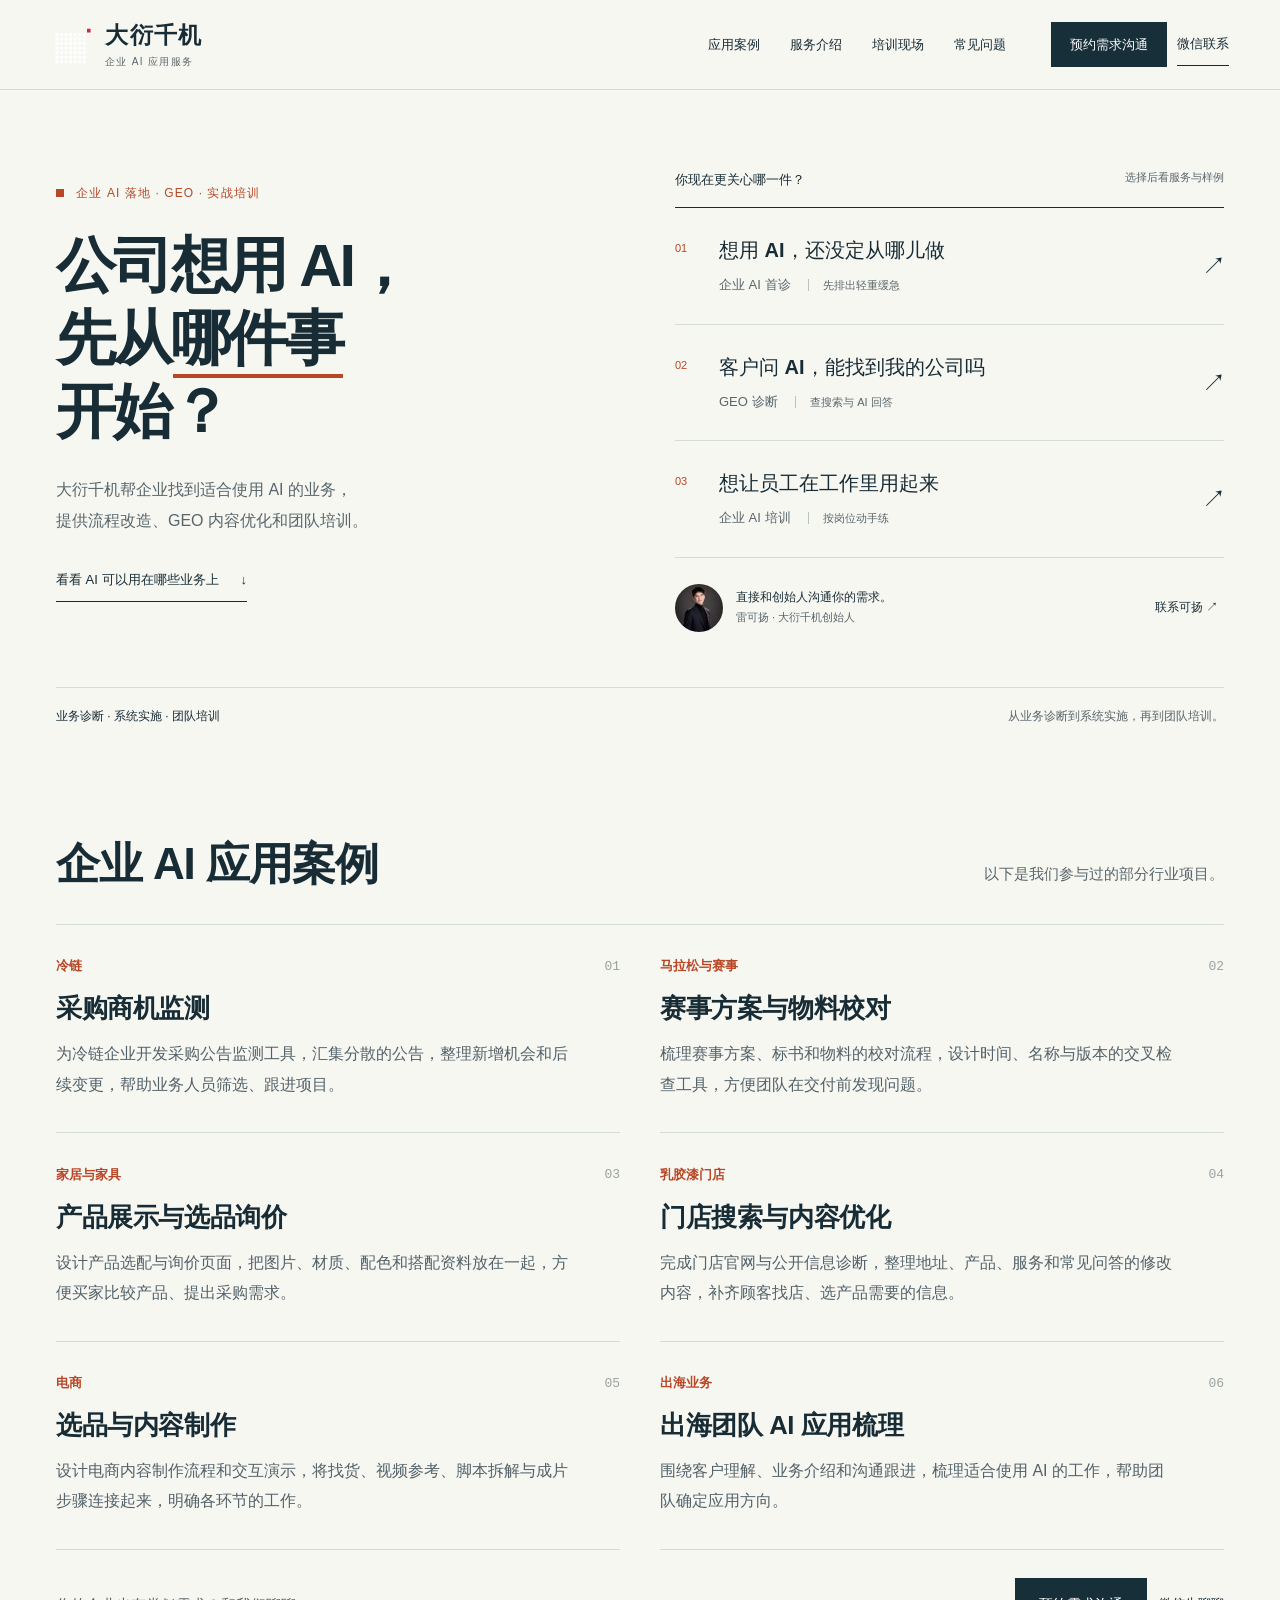
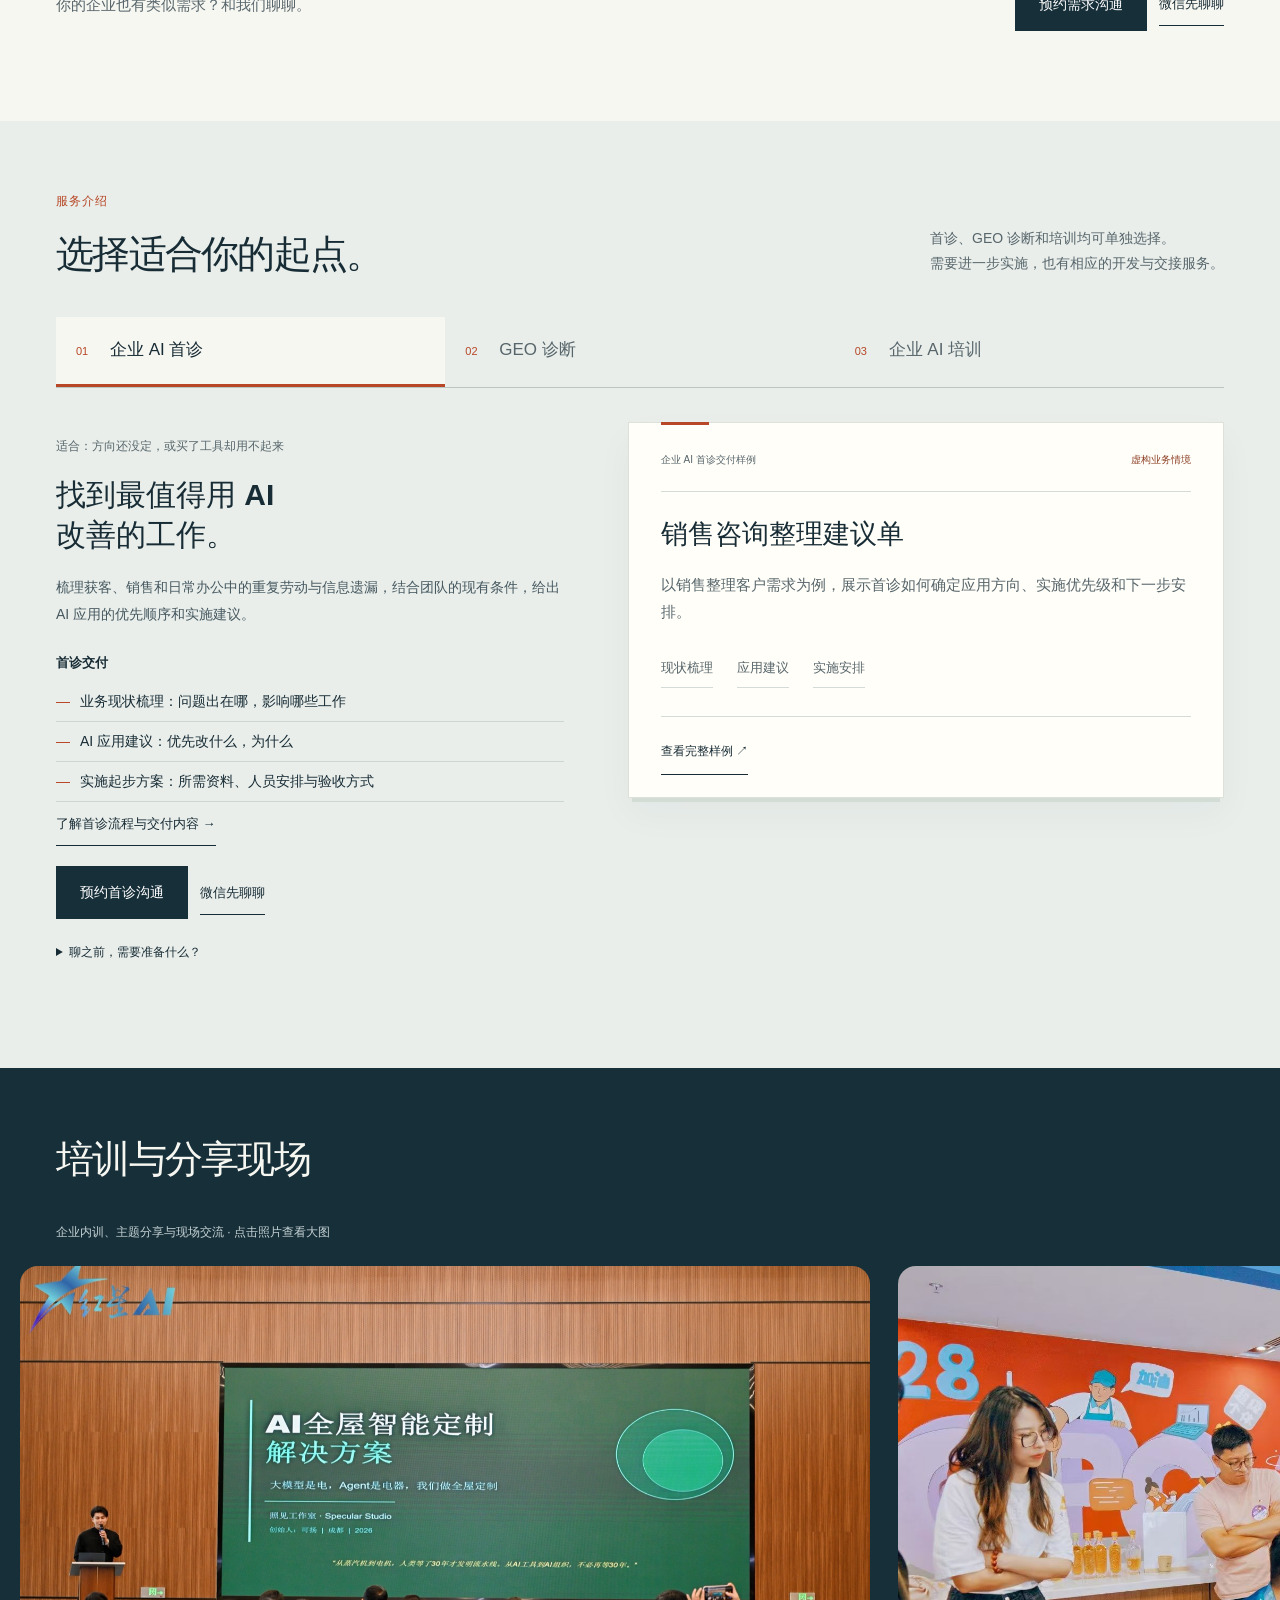
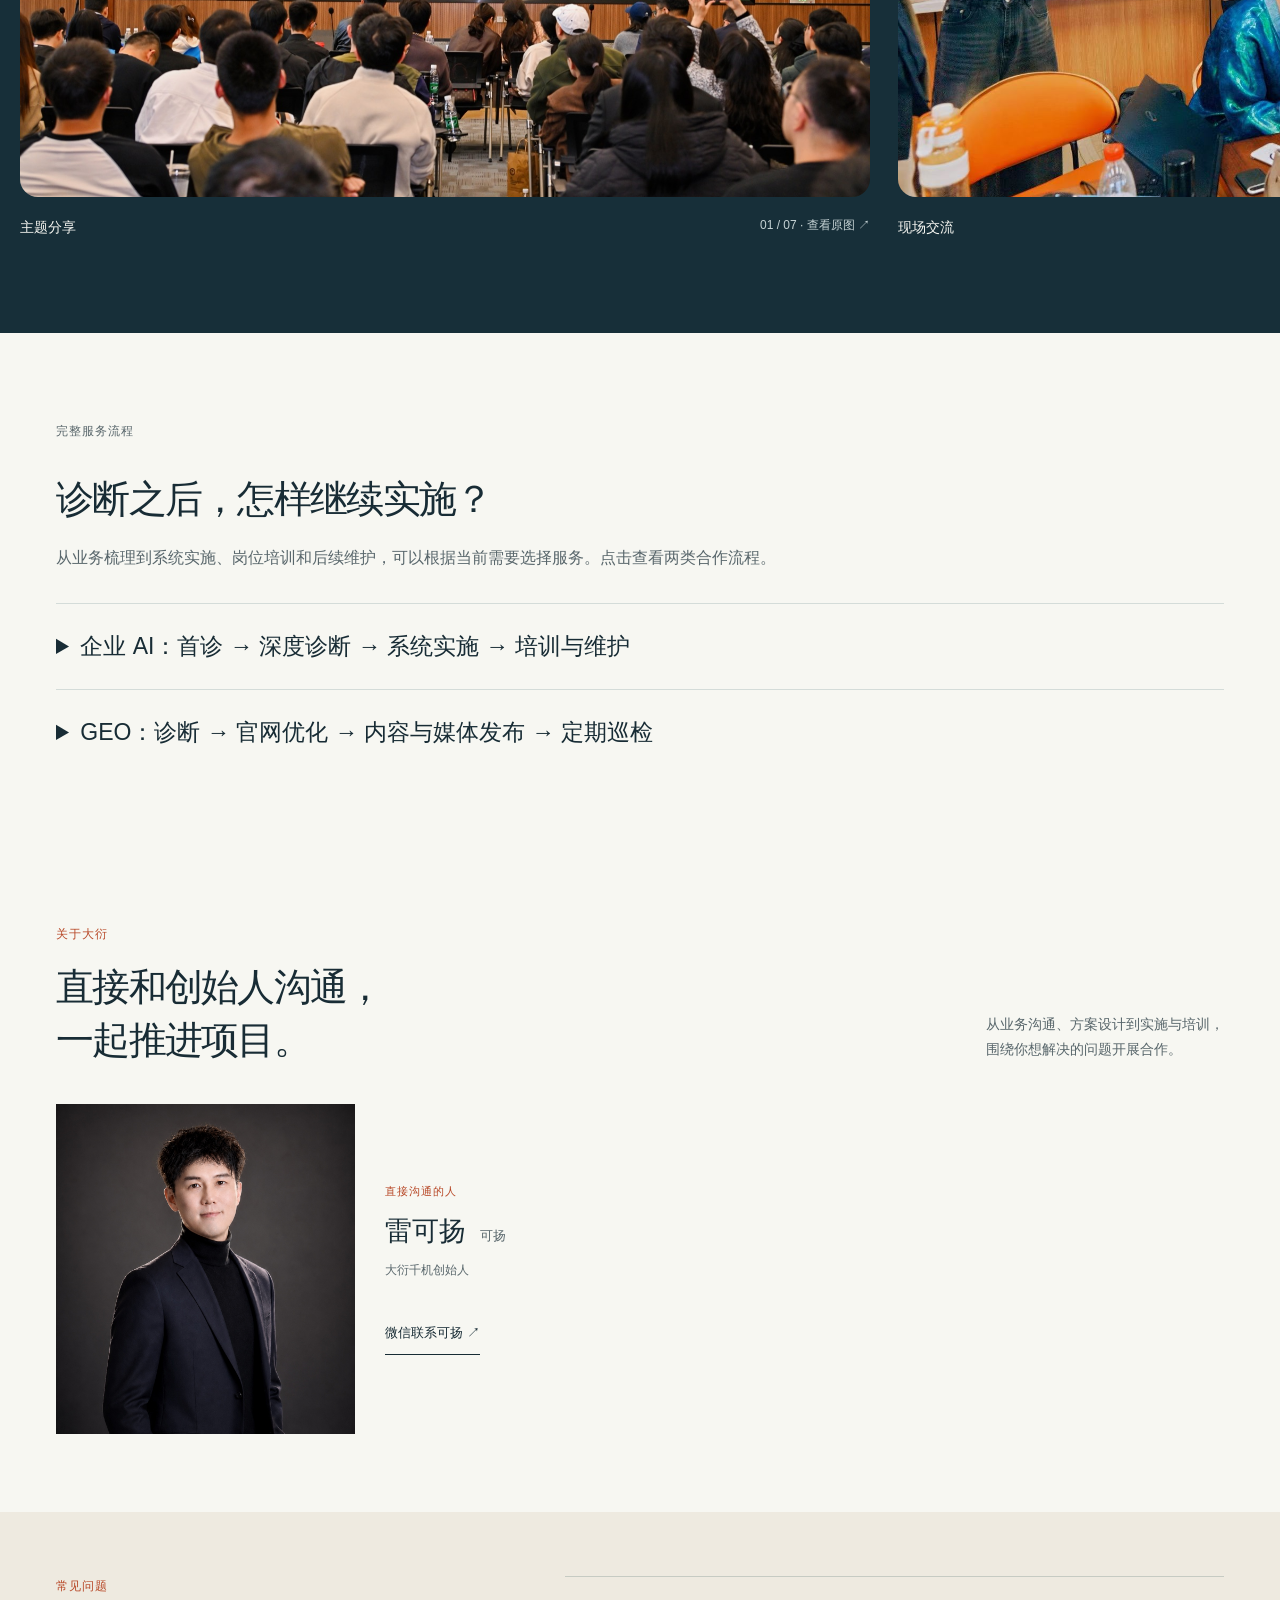
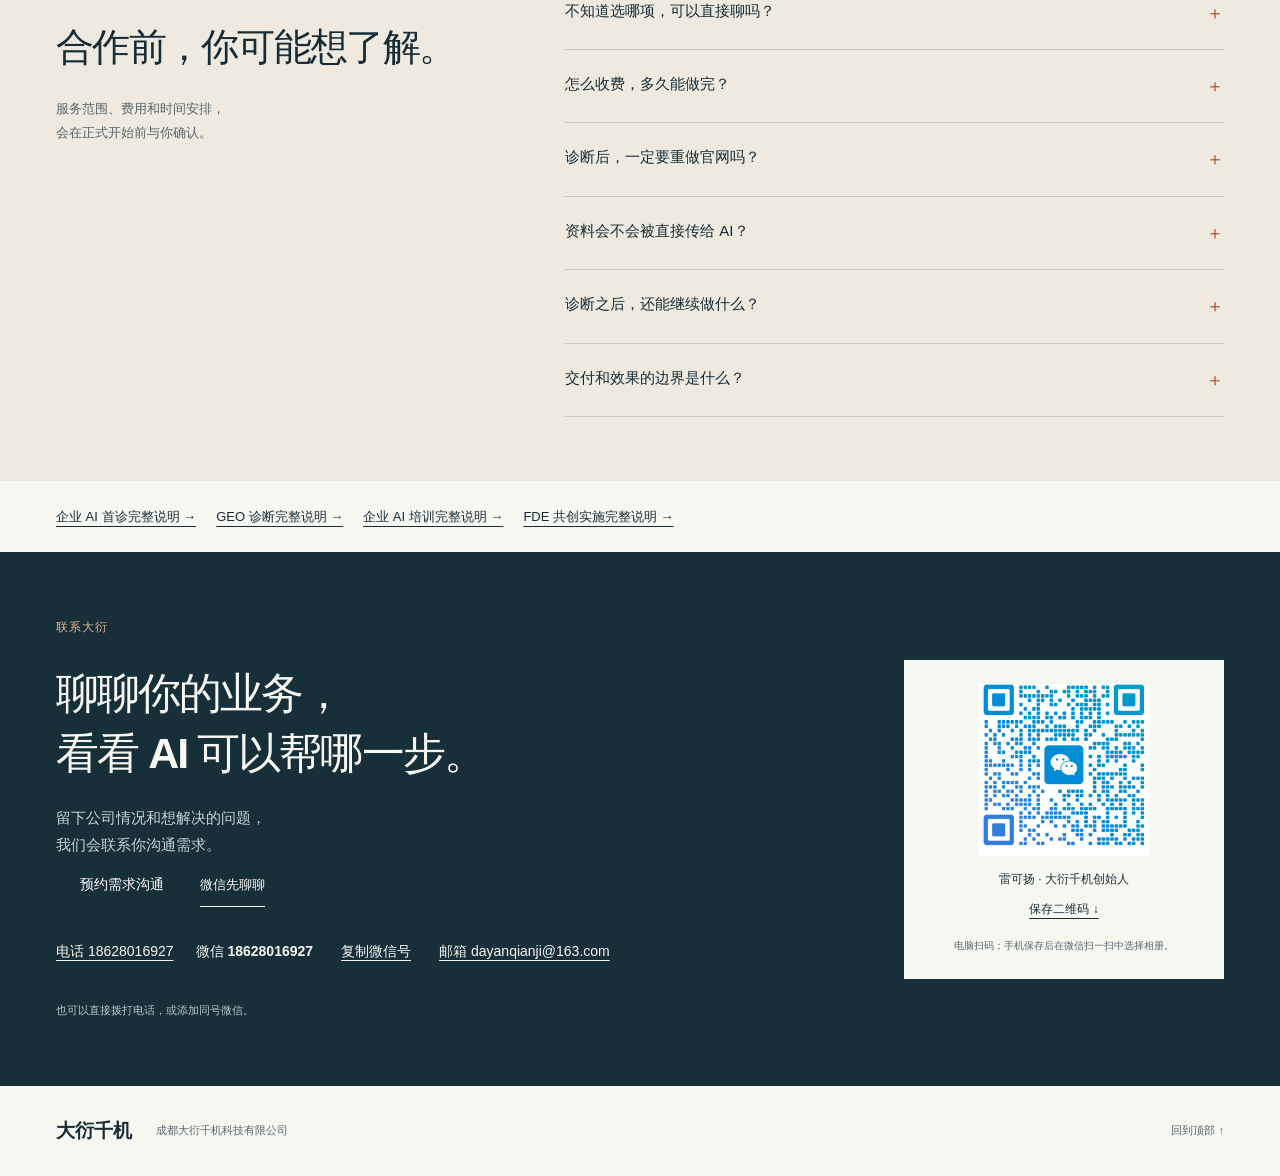
==== index.html @ b0a066de "Publish existing public website" ====
<!doctype html>
<html lang="zh-CN">
<head>
<meta charset="utf-8">
<meta name="viewport" content="width=device-width,initial-scale=1">
<meta name="description" content="大衍千机为企业提供 AI 业务诊断、流程改造、GEO 内容优化与实战培训。了解冷链、赛事、门店、家居、出海和电商的应用案例，沟通适合自己企业的实施方案。">
<title>大衍千机｜企业 AI 落地、GEO 与实战培训</title>
<link rel="stylesheet" href="assets/page.css">
<script type="application/ld+json">{"@context": "https://schema.org", "@graph": [{"@type": "Organization", "@id": "https://dayanqianji.com/#organization", "name": "成都大衍千机科技有限公司", "alternateName": "大衍千机", "founder": {"@id": "https://dayanqianji.com/#person"}, "telephone": "18628016927", "email": "dayanqianji@163.com", "url": "https://dayanqianji.com/"}, {"@type": "Person", "@id": "https://dayanqianji.com/#person", "name": "雷可扬", "alternateName": "可扬", "jobTitle": "大衍千机创始人", "worksFor": {"@id": "https://dayanqianji.com/#organization"}}, {"@type": "Service", "name": "企业 AI 首诊", "description": "梳理现状与条件，输出机会、优先顺序和试做检查建议。", "provider": {"@id": "https://dayanqianji.com/#organization"}, "url": "https://dayanqianji.com/services/diagnosis/"}, {"@type": "Service", "name": "GEO 诊断", "description": "检查官网、自媒体与第三方公开信息，输出查询记录、信息缺口和建设次序；后续内容、渠道与复查按需要另议。", "provider": {"@id": "https://dayanqianji.com/#organization"}, "url": "https://dayanqianji.com/services/geo/"}, {"@type": "Service", "name": "企业 AI 培训", "description": "按销售、行政、运营等岗位练习，留下约定作业、操作说明与核对方法。", "provider": {"@id": "https://dayanqianji.com/#organization"}, "url": "https://dayanqianji.com/services/training/"}, {"@type": "Service", "name": "FDE 共创实施", "description": "围绕一条业务流程，完成规则梳理、系统接入、试运行与岗位交接。", "provider": {"@id": "https://dayanqianji.com/#organization"}, "url": "https://dayanqianji.com/services/fde/"}]}</script>
<link rel="canonical" href="https://dayanqianji.com/">
<meta property="og:url" content="https://dayanqianji.com/">
<noscript><style>.service-panel[hidden]{display:grid!important}.geo-step[hidden],#exercise-answer[hidden]{display:block!important}.service-panel{margin-bottom:40px}.service-tabs,.mini-tabs,[data-sample],#reveal,button[data-contact],button[data-photo]>span{display:none!important}.mobile-contact button[data-contact]{display:none!important}</style></noscript>
<noscript><style>[data-contact],[data-copy-wechat]{display:none!important}</style></noscript></head>
<body>
<a class="skip" href="#main">跳到正文</a>
<header class="header">
  <a class="brand" href="#top" aria-label="大衍千机首页"><img src="assets/logo.svg" width="42" height="42" alt=""><span>大衍千机<small>企业 AI 应用服务</small></span></a>
  <nav aria-label="主导航"><a href="#scenarios">应用案例</a><a href="#services">服务介绍</a><a href="#scenes">培训现场</a><a href="#questions">常见问题</a></nav>
  <span class="contact-actions"><a class="button lead-cta small" href="https://my.feishu.cn/share/base/shrcnSEuHCzFN039XWlW2ZPDxAg">预约需求沟通</a><button class="text-link contact-alternative small" data-contact>微信联系</button></span>
</header>
<main id="main">
<section class="hero wrap" id="top">
  <div class="hero-copy">
    <p class="eyebrow"><span class="mark"></span> 企业 AI 落地 · GEO · 实战培训</p>
    <h1>公司想用 AI，<br>先从<span class="underline">哪件事</span><br class="desktop-break">开始？</h1>
    <p class="hero-lead">大衍千机帮企业找到适合使用 AI 的业务，<br>提供流程改造、GEO 内容优化和团队培训。</p>
    <a class="text-link" href="#scenarios">看看 AI 可以用在哪些业务上 <span aria-hidden="true">↓</span></a>
  </div>
  <div class="hero-side">
    <p class="route-label">你现在更关心哪一件？<span>选择后看服务与样例</span></p>
    <a class="route" href="#service-diagnosis"><span class="number">01</span><span><strong>想用 AI，还没定从哪儿做</strong><small>企业 AI 首诊 <i>先排出轻重缓急</i></small></span><span class="arrow" aria-hidden="true">↗</span></a>
    <a class="route" href="#service-geo"><span class="number">02</span><span><strong>客户问 AI，能找到我的公司吗</strong><small>GEO 诊断 <i>查搜索与 AI 回答</i></small></span><span class="arrow" aria-hidden="true">↗</span></a>
    <a class="route" href="#service-training"><span class="number">03</span><span><strong>想让员工在工作里用起来</strong><small>企业 AI 培训 <i>按岗位动手练</i></small></span><span class="arrow" aria-hidden="true">↗</span></a>
    <div class="human-note"><img src="assets/portrait.jpg" width="52" height="52" alt="雷可扬"><p><b>直接和创始人沟通你的需求。</b><span>雷可扬 · 大衍千机创始人</span></p><button data-contact aria-label="微信联系雷可扬">联系可扬 ↗</button></div>
  </div>
</section>
<div class="principle wrap"><span>业务诊断 · 系统实施 · 团队培训</span><span>从业务诊断到系统实施，再到团队培训。</span></div>

<section class="wrap scenarios" id="scenarios" aria-labelledby="scenarios-title">
<div class="scenario-heading"><h2 id="scenarios-title">企业 AI 应用案例</h2><p>以下是我们参与过的部分行业项目。</p></div>
<div class="scenario-grid">
<article class="scenario-card"><div class="case-top"><span class="scenario-industry">冷链</span><span class="case-number" aria-hidden="true">01</span></div><h3>采购商机监测</h3><p>为冷链企业开发采购公告监测工具，汇集分散的公告，整理新增机会和后续变更，帮助业务人员筛选、跟进项目。</p></article>
<article class="scenario-card"><div class="case-top"><span class="scenario-industry">马拉松与赛事</span><span class="case-number" aria-hidden="true">02</span></div><h3>赛事方案与物料校对</h3><p>梳理赛事方案、标书和物料的校对流程，设计时间、名称与版本的交叉检查工具，方便团队在交付前发现问题。</p></article>
<article class="scenario-card"><div class="case-top"><span class="scenario-industry">家居与家具</span><span class="case-number" aria-hidden="true">03</span></div><h3>产品展示与选品询价</h3><p>设计产品选配与询价页面，把图片、材质、配色和搭配资料放在一起，方便买家比较产品、提出采购需求。</p></article>
<article class="scenario-card"><div class="case-top"><span class="scenario-industry">乳胶漆门店</span><span class="case-number" aria-hidden="true">04</span></div><h3>门店搜索与内容优化</h3><p>完成门店官网与公开信息诊断，整理地址、产品、服务和常见问答的修改内容，补齐顾客找店、选产品需要的信息。</p></article>
<article class="scenario-card"><div class="case-top"><span class="scenario-industry">电商</span><span class="case-number" aria-hidden="true">05</span></div><h3>选品与内容制作</h3><p>设计电商内容制作流程和交互演示，将找货、视频参考、脚本拆解与成片步骤连接起来，明确各环节的工作。</p></article>
<article class="scenario-card"><div class="case-top"><span class="scenario-industry">出海业务</span><span class="case-number" aria-hidden="true">06</span></div><h3>出海团队 AI 应用梳理</h3><p>围绕客户理解、业务介绍和沟通跟进，梳理适合使用 AI 的工作，帮助团队确定应用方向。</p></article>
</div><div class="scenario-action"><p>你的企业也有类似需求？和我们聊聊。</p><span class="contact-actions"><a class="button lead-cta" href="https://my.feishu.cn/share/base/shrcnSEuHCzFN039XWlW2ZPDxAg">预约需求沟通</a><button class="text-link contact-alternative" data-contact>微信先聊聊</button></span></div>
</section>

<section class="service-section" id="services">
<div class="wrap">
  <div class="section-heading"><div><p class="eyebrow">服务介绍</p><h2>选择适合你的起点。</h2></div><p>首诊、GEO 诊断和培训均可单独选择。<br>需要进一步实施，也有相应的开发与交接服务。</p></div>
  <div class="service-tabs" role="tablist" aria-label="选择服务">
    <button id="tab-diagnosis" role="tab" aria-selected="true" aria-controls="panel-diagnosis" tabindex="0" data-service="diagnosis"><span>01</span> 企业 AI 首诊</button>
    <button id="tab-geo" role="tab" aria-selected="false" aria-controls="panel-geo" tabindex="-1" data-service="geo"><span>02</span> GEO 诊断</button>
    <button id="tab-training" role="tab" aria-selected="false" aria-controls="panel-training" tabindex="-1" data-service="training"><span>03</span> 企业 AI 培训</button>
  </div>
  <div class="service-panel" id="panel-diagnosis" role="tabpanel" aria-labelledby="tab-diagnosis">
    <div class="service-copy" id="service-diagnosis"><p class="service-tag">适合：方向还没定，或买了工具却用不起来</p><h3>找到最值得用 AI<br>改善的工作。</h3><p>梳理获客、销售和日常办公中的重复劳动与信息遗漏，结合团队的现有条件，给出 AI 应用的优先顺序和实施建议。</p>
      <h4>首诊交付</h4><ul class="deliver-list"><li>业务现状梳理：问题出在哪，影响哪些工作</li><li>AI 应用建议：优先改什么，为什么</li><li>实施起步方案：所需资料、人员安排与验收方式</li></ul>
      <a class="text-link service-detail-link" href="services/diagnosis/index.html">了解首诊流程与交付内容 →</a>
      <span class="contact-actions"><a class="button lead-cta" href="https://my.feishu.cn/share/base/shrcnSEuHCzFN039XWlW2ZPDxAg">预约首诊沟通</a><button class="text-link contact-alternative" data-contact="企业 AI 首诊">微信先聊聊</button></span>
      <details class="prepare"><summary>聊之前，需要准备什么？</summary><p>一两件最想改善的工作、现在怎么做、涉及哪些岗位。已经买过的工具也可以一起看；初次沟通不必发送内部原始资料。</p></details>
    </div>
    <article class="paper paper-preview" aria-label="首诊建议内容示例"><div class="paper-top"><span>企业 AI 首诊交付样例</span><span class="sample-label">虚构业务情境</span></div><h4>销售咨询整理建议单</h4><p class="paper-intro">以销售整理客户需求为例，展示首诊如何确定应用方向、实施优先级和下一步安排。</p><ul class="sample-items"><li>现状梳理</li><li>应用建议</li><li>实施安排</li></ul><div class="paper-footer"><button class="text-link" data-sample="diagnosis">查看完整样例 ↗</button></div></article>
  </div>
  <div class="service-panel" id="panel-geo" role="tabpanel" aria-labelledby="tab-geo" hidden>
    <div class="service-copy" id="service-geo"><p class="service-tag">适合：希望客户更容易在搜索和 AI 问答中找到公司</p><h3>看清 AI 怎么介绍你，<br>找到需要优化的内容。</h3><p>围绕客户找产品、选供应商时会问的问题，查看搜索结果和 AI 回答，找出官网、自媒体与第三方介绍中缺失、过时或不一致的信息。</p>
      <h4>诊断交付</h4><ul class="deliver-list"><li>查询记录：客户怎么问，各平台怎么回答</li><li>内容诊断：哪些业务没有讲清，哪些信息需要更新</li><li>优化建议：改哪些页面、补什么内容、如何复查</li></ul>
      <p class="boundary">后续可继续安排官网优化、内容撰写、媒体发布与定期巡检。</p>
      <a class="text-link service-detail-link" href="services/geo/index.html">了解 GEO 诊断与后续优化 →</a>
      <span class="contact-actions"><a class="button lead-cta" href="https://my.feishu.cn/share/base/shrcnSEuHCzFN039XWlW2ZPDxAg">预约GEO沟通</a><button class="text-link contact-alternative" data-contact="GEO 诊断">微信先聊聊</button></span>
      <details class="prepare"><summary>聊之前，需要准备什么？</summary><p>公司名、现有公开介绍或官网、客户常问的几个问题。有希望检查的平台，可以一起说明。查询范围和费用在开始前确认。</p></details>
    </div>
    <article class="paper geo-paper paper-preview" aria-label="GEO 诊断内容示例"><div class="paper-top"><span>GEO 诊断交付样例</span><span class="sample-label">虚构业务情境</span></div><h4>客户如何找到一家供应商</h4><p class="paper-intro">以包装供应商为例，展示客户问法、公开信息缺口和相应的内容优化建议。</p><ul class="sample-items"><li>客户问法</li><li>信息诊断</li><li>优化建议</li></ul><div class="paper-footer"><button class="text-link" data-sample="geo">查看完整样例 ↗</button></div></article>
  </div>
  <div class="service-panel" id="panel-training" role="tabpanel" aria-labelledby="tab-training" hidden>
    <div class="service-copy" id="service-training"><p class="service-tag">适合：想让员工学会用 AI 完成本职工作</p><h3>让员工学会用 AI<br>完成岗位工作。</h3><p>销售练方案，行政练会议整理，运营练内容与表格。围绕岗位任务安排实操，既学怎么生成，也学怎么修改和核对结果。</p>
      <h4>培训交付</h4><ul class="deliver-list"><li>贴合岗位需求的课程与实操练习</li><li>课堂完成的工作成果与可复用模板</li><li>课后可查阅的操作说明与检查方法</li></ul>
      <a class="text-link service-detail-link" href="services/training/index.html">了解课程安排与岗位练习 →</a>
      <span class="contact-actions"><a class="button lead-cta" href="https://my.feishu.cn/share/base/shrcnSEuHCzFN039XWlW2ZPDxAg">预约培训沟通</a><button class="text-link contact-alternative" data-contact="企业 AI 培训">微信先聊聊</button></span>
      <details class="prepare"><summary>聊之前，需要准备什么？</summary><p>哪些岗位参加、大致人数、想练的任务，以及可用的工具。练习材料应先确认使用权限并脱敏，不直接上传客户或员工敏感信息。</p></details>
    </div>
    <article class="paper training-paper paper-preview" aria-label="培训练习内容示例"><div class="paper-top"><span>企业 AI 培训交付样例</span><span class="sample-label">虚构业务情境</span></div><h4>把会议记录整理成任务清单</h4><p class="paper-intro">以会议整理为例，练习提取负责人、任务和截止时间，并核对、修改 AI 的输出。</p><ul class="sample-items"><li>岗位实操</li><li>结果核对</li><li>复用模板</li></ul><div class="paper-footer"><button class="text-link" data-sample="training">查看完整样例 ↗</button></div></article>
  </div>
</div>
</section>

<section class="gallery-section" id="scenes"><div class="wrap"><div class="section-heading"><div><p class="eyebrow">培训与分享现场</p><h2>培训与分享现场</h2></div></div><p class="gallery-hint">企业内训、主题分享与现场交流 · 点击照片查看大图</p></div><div class="photo-rail" aria-label="现场照片画廊" tabindex="0"><figure class="photo-card"><a href="assets/WechatIMG1592.jpg" data-photo aria-label="查看原图：主题分享"><img src="assets/real-speaking-stage-web.jpg" alt="主题分享" loading="lazy" style="--focus:10% 50%"></a><figcaption>主题分享<span>01 / 07 · 查看原图 ↗</span></figcaption></figure><figure class="photo-card"><a href="assets/WechatIMG1875.jpg" data-photo aria-label="查看原图：现场交流"><img src="assets/WechatIMG1875.jpg" alt="现场交流" loading="lazy" style="--focus:60% 60%"></a><figcaption>现场交流<span>02 / 07 · 查看原图 ↗</span></figcaption></figure><figure class="photo-card"><a href="assets/WechatIMG1876.jpg" data-photo aria-label="查看原图：动手实践"><img src="assets/WechatIMG1876.jpg" alt="动手实践" loading="lazy" style="--focus:50% 65%"></a><figcaption>动手实践<span>03 / 07 · 查看原图 ↗</span></figcaption></figure><figure class="photo-card"><a href="assets/WechatIMG1880.jpg" data-photo aria-label="查看原图：现场指导"><img src="assets/WechatIMG1880.jpg" alt="现场指导" loading="lazy" style="--focus:48% 50%"></a><figcaption>现场指导<span>04 / 07 · 查看原图 ↗</span></figcaption></figure><figure class="photo-card"><a href="assets/WechatIMG1879.jpg" data-photo aria-label="查看原图：现场交流"><img src="assets/WechatIMG1879.jpg" alt="现场交流" loading="lazy" style="--focus:50% 60%"></a><figcaption>现场交流<span>05 / 07 · 查看原图 ↗</span></figcaption></figure><figure class="photo-card"><a href="assets/WechatIMG1878.jpg" data-photo aria-label="查看原图：主题分享"><img src="assets/WechatIMG1878.jpg" alt="主题分享" loading="lazy" style="--focus:50% 60%"></a><figcaption>主题分享<span>06 / 07 · 查看原图 ↗</span></figcaption></figure><figure class="photo-card"><a href="assets/WechatIMG1877.jpg" data-photo aria-label="查看原图：现场交流"><img src="assets/WechatIMG1877.jpg" alt="现场交流" loading="lazy" style="--focus:50% 65%"></a><figcaption>现场交流<span>07 / 07 · 查看原图 ↗</span></figcaption></figure></div></section><section class="wrap journeys" id="journeys"><p class="eyebrow">完整服务流程</p><h2>诊断之后，怎样继续实施？</h2><p>从业务梳理到系统实施、岗位培训和后续维护，可以根据当前需要选择服务。点击查看两类合作流程。</p><details><summary>企业 AI：首诊 → 深度诊断 → 系统实施 → 培训与维护</summary><h2>企业 AI 应用：从诊断到日常使用</h2><ol class="path-steps"><li><h3>企业 AI 首诊</h3><p>梳理当前业务，找出适合使用 AI 的工作，给出优先顺序和起步建议。</p></li><li><h3>深度诊断</h3><p>进一步了解岗位分工、业务规则和现有系统，形成实施方案。</p></li><li><h3>业务流程试点</h3><p>选择一条流程，用实际业务材料测试做法，明确结果要求与人工复核环节。</p></li><li><h3>FDE 共创实施</h3><p>工程师与业务团队共同开发、连接现有系统，完成试运行和调整。</p></li><li><h3>岗位培训与交接</h3><p>教会员工日常操作、结果核对和异常处理，交接操作说明与责任分工。培训也可独立安排。</p></li><li><h3>使用复查与维护</h3><p>根据实际使用情况修正问题，判断是否适合推广到更多岗位或流程。</p></li></ol><p class="path-boundary">各项服务可按需要选择；培训也可单独安排。</p><a class="text-link" href="services/fde/index.html">了解 FDE 如何实施与交接 →</a><a class="text-link" href="services/diagnosis/index.html">阅读服务完整说明 →</a></details><details><summary>GEO：诊断 → 官网优化 → 内容与媒体发布 → 定期巡检</summary><h2>GEO：从客户搜索到咨询承接</h2><ol class="path-steps"><li><h3>GEO 诊断</h3><p>围绕客户找产品、选供应商的问题，查看搜索结果与 AI 回答，保留查询记录与引用来源。</p></li><li><h3>官网优化</h3><p>补充业务介绍、产品与服务信息，优化页面结构和联系入口。现有网站能用，就在原有基础上调整。</p></li><li><h3>内容撰写</h3><p>整理客户常问的问题，制作官网文章、问答和自媒体内容，由业务负责人确认事实后发布。</p></li><li><h3>第三方媒体发布</h3><p>选择与行业、受众相符的媒体，安排内容发布并留存链接；发布、收录与 AI 引用分别跟踪。</p></li><li><h3>定期巡检</h3><p>复查搜索和 AI 回答中的信息变化，更新过时内容，并结合真实咨询情况调整后续工作。</p></li></ol><p class="path-boundary">各项服务可按需要选择；培训也可单独安排。</p><a class="text-link" href="services/geo/index.html">阅读服务完整说明 →</a></details></section>
<section class="people wrap" id="people">
  <div class="section-heading"><div><p class="eyebrow">关于大衍</p><h2>直接和创始人沟通，<br>一起推进项目。</h2></div><p>从业务沟通、方案设计到实施与培训，<br>围绕你想解决的问题开展合作。</p></div>
  <div class="people-grid">
    <div class="founder"><img src="assets/portrait.jpg" alt="大衍千机创始人雷可扬" loading="lazy"><div><p class="eyebrow">直接沟通的人</p><h3>雷可扬 <span>可扬</span></h3><p>大衍千机创始人</p><button class="text-link" data-contact>微信联系可扬 ↗</button></div></div>
  </div>

</section>

<section class="faq-section" id="questions"><div class="wrap faq-grid"><div><p class="eyebrow">常见问题</p><h2>合作前，你可能想了解。</h2><p class="faq-note">服务范围、费用和时间安排，<br>会在正式开始前与你确认。</p></div><div class="faqs">
  <details><summary>不知道选哪项，可以直接聊吗？<span aria-hidden="true">＋</span></summary><p>可以。说说公司做什么、现在想改善哪件事就行。方向还不清楚，可以了解首诊；已有明确搜索诊断或培训需求，也可以直接沟通那一项，不必先买首诊。</p></details>
  <details><summary>怎么收费，多久能做完？<span aria-hidden="true">＋</span></summary><p>根据要解决的问题、参与人员和实施内容报价。沟通需求后，我们会说明服务范围、交付内容、费用和时间安排，由你确认后开始。</p></details>
  <details><summary>诊断后，一定要重做官网吗？<span aria-hidden="true">＋</span></summary><p>不一定。GEO 诊断先看信息缺口：官网、百科、自媒体或第三方介绍，哪里需要补就先看哪里。现有官网能用就沿用；确有必要，再讨论内容调整或页面改造。官网建设不是第一步，也不是必须购买的项目。</p></details>
  <details><summary>资料会不会被直接传给 AI？<span aria-hidden="true">＋</span></summary><p>初次沟通只需概括情况，不必发送敏感原件。实际诊断或培训前，应确认哪些资料可用、由谁授权、使用哪些工具，以及是否需要脱敏；未经确认，不把原始业务资料当作练习素材。</p></details>
  <details><summary>诊断之后，还能继续做什么？<span aria-hidden="true">＋</span></summary><p>内部业务可继续开展深度诊断、流程试点、系统开发、知识库建设和岗位培训；GEO 可继续开展网站优化、内容撰写、媒体发布和定期巡检。按需要选择服务，并逐项确认范围和费用。</p></details>
  <details><summary>交付和效果的边界是什么？<span aria-hidden="true">＋</span></summary><p>首诊交付判断和建议，不含后续系统开发；培训按约定作业检查，不承诺统一效率提升。GEO 诊断交付查询记录、信息缺口和建设次序；后续内容准备、渠道选择、发布链接留存与复查，按需要另议范围和费用。刊发、搜索收录、AI 提及或引用、客户咨询分别记录，不保证排名、包收录或询盘比例，也不把发布说成已训练大模型。第三方转载不等于媒体推荐，实际效果需在真实使用中核验。</p></details>
</div></div></section>
<nav class="wrap detail-nav" aria-label="服务详情"><a href="services/diagnosis/index.html">企业 AI 首诊完整说明 →</a><a href="services/geo/index.html">GEO 诊断完整说明 →</a><a href="services/training/index.html">企业 AI 培训完整说明 →</a><a href="services/fde/index.html">FDE 共创实施完整说明 →</a></nav>

<section class="contact-section" id="contact"><div class="wrap contact-grid">
  <div><p class="eyebrow">联系大衍</p><h2>聊聊你的业务，<br>看看 AI 可以帮哪一步。</h2><p>留下公司情况和想解决的问题，<br>我们会联系你沟通需求。</p><span class="contact-actions"><a class="button lead-cta" href="https://my.feishu.cn/share/base/shrcnSEuHCzFN039XWlW2ZPDxAg">预约需求沟通</a><button class="text-link contact-alternative" data-contact>微信先聊聊</button></span><div class="public-contact"><a href="tel:18628016927">电话 18628016927</a><span>微信 <b>18628016927</b></span><button data-copy-wechat="18628016927">复制微信号</button><noscript><small>可选中微信号手动复制。</small></noscript><a href="mailto:dayanqianji@163.com">邮箱 dayanqianji@163.com</a><p role="status" aria-live="polite"></p></div><p class="contact-small">也可以直接拨打电话，或添加同号微信。</p></div>
  <div class="qr-card"><img src="assets/verified-wechat-qr.png" alt="可扬微信二维码" width="192" height="192"><p>雷可扬 · 大衍千机创始人</p><a href="assets/verified-wechat-qr.png" download="可扬-微信二维码.png">保存二维码 ↓</a><small>电脑扫码；手机保存后在微信扫一扫中选择相册。</small></div>
</div></section>
</main>
<footer class="wrap"><span class="footer-brand">大衍千机</span><span>成都大衍千机科技有限公司</span><a href="#top">回到顶部 ↑</a></footer>
<noscript><div class="no-script">当前未启用 JavaScript：三项服务正文已展开，完整样张可通过普通链接阅读；页面底部二维码仍可保存和扫码。</div></noscript>

<dialog id="sample-dialog" aria-labelledby="sample-title"><div class="dialog-bar"><span>大衍千机 / 交付样例</span><button data-close aria-label="关闭样例">×</button></div><div class="dialog-content"><p class="eyebrow">交付样例 · 虚构业务情境</p><h2 id="sample-title"></h2><div id="sample-content"></div><div class="dialog-actions"><button class="text-link" id="download-sample">保存文字样例 ↓</button><span class="contact-actions"><a class="button lead-cta" href="https://my.feishu.cn/share/base/shrcnSEuHCzFN039XWlW2ZPDxAg">预约需求沟通</a><button class="text-link contact-alternative" id="sample-contact" data-contact>微信先聊聊</button></span></div></div></dialog>
<dialog id="photo-dialog" aria-labelledby="photo-title"><div class="dialog-bar"><span id="photo-title">现场原图</span><button data-close aria-label="关闭现场照片">×</button></div><div class="photo-body"></div></dialog>
<dialog id="contact-dialog" aria-labelledby="contact-title"><div class="dialog-bar"><span>微信联系 / 雷可扬</span><button data-close aria-label="关闭联系窗口">×</button></div><div class="dialog-content"><p class="eyebrow">不用填表，也不会自动提交资料</p><h2 id="contact-title">加个微信，聊具体的事。</h2><div class="public-contact"><a href="tel:18628016927">电话 18628016927</a><span>微信 <b>18628016927</b></span><button data-copy-wechat="18628016927">复制微信号</button><noscript><small>可选中微信号手动复制。</small></noscript><a href="mailto:dayanqianji@163.com">邮箱 dayanqianji@163.com</a><p role="status" aria-live="polite"></p></div><div class="contact-modal-grid"><div class="modal-qr"><img src="assets/verified-wechat-qr.png" alt="可扬微信二维码" width="210" height="210"><a class="text-link" href="assets/verified-wechat-qr.png" download="可扬-微信二维码.png">保存二维码 ↓</a><p>电脑用微信扫码。手机保存图片后，<br>在微信“扫一扫”中从相册选择。<br>若无法下载，可长按图片保存。</p></div><div class="message-helper"><label for="topic">你想聊什么</label><select id="topic"><option>还没确定，先聊聊情况</option><option>企业 AI 首诊</option><option>GEO 诊断</option><option>企业 AI 培训</option><option>FDE 共创实施</option></select><label for="message">可以这样开场 <small>可修改后复制到微信</small></label><textarea id="message" rows="5" maxlength="1200"></textarea><button class="button" id="copy-message">复制这段话</button><p id="copy-status" role="status" aria-live="polite">文字仅留在当前页面，不会自动发送或保存。</p></div></div></div></dialog>
<aside class="mobile-contact" aria-label="快捷联系"><a href="tel:18628016927">电话</a><a href="mailto:dayanqianji@163.com">邮件</a><a href="#contact">微信 / 二维码</a></aside>
<script src="assets/page.js" defer></script>
</body>
</html>
---- assets/page.css ----
:root{--ink:#182c35;--muted:#58666b;--paper:#f7f7f2;--white:#fff;--line:#d4dcd9;--accent:#b74726;--soft:#eeeae0;--navy:#172f39;--font:-apple-system,BlinkMacSystemFont,"PingFang SC","Microsoft YaHei",sans-serif}
*{box-sizing:border-box}html{scroll-behavior:smooth;scroll-padding-top:110px}body{margin:0;background:var(--paper);color:var(--ink);font:16px/1.8 var(--font);-webkit-font-smoothing:antialiased}body.lock{overflow:hidden}h1,h2,h3,h4,h5,p,figure{margin:0}h1,h2,h3,h4,h5{line-height:1.35}h1,h2{letter-spacing:-.045em}button,input,textarea,select{font:inherit}button,a,summary{touch-action:manipulation;-webkit-tap-highlight-color:transparent}button{cursor:pointer;border:0;background:none;color:inherit}a{color:inherit;text-decoration:none}img{display:block;max-width:100%;height:auto}button:focus-visible,a:focus-visible,summary:focus-visible,select:focus-visible,textarea:focus-visible{outline:3px solid var(--accent);outline-offset:5px}button:hover,a:hover{text-decoration-color:currentColor}.wrap{width:min(1240px,calc(100% - 112px));margin-inline:auto}.skip{position:fixed;top:-100px;left:16px;padding:12px;background:white;z-index:100}.skip:focus{top:10px}.header{height:90px;padding:0 4%;display:flex;align-items:center;gap:45px;border-bottom:1px solid var(--line);background:#f7f7f2f5;position:sticky;top:0;z-index:10;backdrop-filter:blur(12px)}.brand{display:flex;align-items:center;gap:12px;margin-right:auto}.brand img{width:42px;height:42px}.brand>span{font-size:23px;font-weight:650;letter-spacing:.06em;line-height:1.25}.brand small{display:block;color:var(--muted);font-size:10px;font-weight:400;letter-spacing:.13em;margin-top:6px}.header nav{display:flex;gap:30px;font-size:13px}.header nav a{padding-block:12px}.header nav a:hover{color:var(--accent)}.button{display:inline-flex;justify-content:space-between;align-items:center;gap:36px;padding:13px 23px;background:var(--navy);color:#fff;min-height:50px;font-size:14px;border:1px solid transparent;transition:background .18s}.button:hover{background:#304b55}.button.small{font-size:13px;min-height:44px;padding:10px 18px;gap:25px}.eyebrow{font-size:12px;letter-spacing:.09em;color:var(--accent);margin-bottom:24px}.hero{display:grid;grid-template-columns:1fr 1fr;gap:70px;padding-block:64px 55px;align-items:center}.mark{display:inline-block;background:var(--accent);width:8px;height:8px;margin-right:8px}.hero h1{font-size:clamp(48px,4.65vw,68px);font-weight:650;line-height:1.23}.underline{position:relative;white-space:nowrap}.underline:after{content:"";position:absolute;bottom:-6px;height:4px;background:var(--accent);left:2px;right:0}.hero-lead{font-size:16px;color:var(--muted);margin-top:27px;line-height:1.9}.text-link{display:inline-flex;align-items:center;justify-content:space-between;gap:22px;min-height:44px;border-bottom:1px solid currentColor;padding:6px 0;font-size:13px}.text-link:hover{color:var(--accent)}.hero-copy>.text-link{margin-top:22px}.hero-side{padding-top:14px}.route-label{display:flex;justify-content:space-between;gap:12px;font-size:13px;border-bottom:1px solid var(--ink);padding-bottom:16px}.route-label>span{font-size:11px;color:var(--muted)}.route{display:grid;grid-template-columns:28px 1fr 22px;gap:16px;padding:27px 0;border-bottom:1px solid var(--line);transition:padding .2s,color .2s}.route:hover{color:var(--accent);padding-left:8px}.number{font-size:11px;color:var(--accent);padding-top:4px;font-variant-numeric:tabular-nums}.route strong{display:block;font-size:20px;font-weight:550;line-height:1.5}.route small{display:block;margin-top:8px;font-size:13px;color:var(--muted)}.route i{font-size:11px;font-style:normal;border-left:1px solid #b8c2c2;margin-left:14px;padding-left:14px}.arrow{font-size:24px;align-self:center}.human-note{display:flex;gap:13px;align-items:center;margin-top:26px}.human-note>img{width:48px;height:48px;border-radius:50%;object-fit:cover;object-position:50% 17%}.human-note p{font-size:12px;line-height:1.8}.human-note b{font-weight:500}.human-note p span{display:block;color:var(--muted);font-size:11px}.human-note button{font-size:12px;margin-left:auto;min-height:44px;white-space:nowrap}.principle{border-top:1px solid var(--line);padding-block:18px;display:flex;justify-content:space-between;font-size:12px;color:var(--muted)}.principle span:first-child{color:var(--ink)}
.service-section{padding:70px 0 80px;background:#e9eeeb}.section-heading{display:flex;justify-content:space-between;gap:30px;align-items:end;margin-bottom:36px}.section-heading .eyebrow{margin-bottom:16px}h2{font-size:38px;font-weight:550;line-height:1.4}.section-heading>p{font-size:14px;color:var(--muted);padding-bottom:5px}.service-tabs{display:grid;grid-template-columns:repeat(3,1fr);border-bottom:1px solid #bac6c2;margin-bottom:34px}.service-tabs button{text-align:left;padding:18px 20px;font-size:17px;border-bottom:3px solid transparent;color:var(--muted)}.service-tabs button>span{font-size:11px;margin-right:17px;color:var(--accent)}.service-tabs button[aria-selected=true]{border-bottom-color:var(--accent);background:#f7f7f2;color:var(--ink)}.service-tabs button:hover{background:#f7f7f2}.service-panel{display:grid;grid-template-columns:.92fr 1.08fr;gap:64px;align-items:start}.service-copy{padding:14px 0}.service-tag{font-size:12px;color:var(--muted);margin-bottom:17px}.service-copy h3{font-size:30px;font-weight:550;margin-bottom:18px}.service-copy>p:not(.service-tag):not(.boundary){font-size:14px;color:#46585f;line-height:1.95}.service-copy h4{font-size:13px;margin-top:26px;margin-bottom:10px}.deliver-list{padding:0;list-style:none;font-size:14px;margin:0}.deliver-list li{padding:7px 0;border-bottom:1px solid #cdd7d2}.deliver-list li:before{content:"—";margin-right:10px;color:var(--accent)}.boundary{font-size:12px;color:var(--muted);margin:20px 0}.prepare{margin-top:13px;font-size:12px}.prepare summary{padding:10px 0;cursor:pointer;width:fit-content}.prepare p{color:var(--muted);padding:8px 0 0}.paper{background:#fffef9;padding:28px 32px 22px;box-shadow:0 8px 0 -4px #d3dcd5,0 16px 35px #1b343b0a;border:1px solid #dce1d9;position:relative;min-width:0}.paper:before{content:"";position:absolute;top:-1px;left:32px;height:3px;width:48px;background:var(--accent)}.paper-top{display:flex;justify-content:space-between;gap:10px;font-size:10px;color:var(--muted);padding-bottom:22px;border-bottom:1px solid var(--line)}.sample-label{color:#8e4026}.paper h4{font-size:27px;font-weight:500;margin-top:24px;margin-bottom:19px}.paper h4>span{color:var(--muted);font-size:21px}.paper-intro{font-size:13px;color:var(--muted);line-height:1.85;margin-bottom:18px}.paper-row{display:grid;grid-template-columns:76px 1fr;gap:17px;border-top:1px solid var(--line);padding:20px 0;font-size:13px}.status{font-size:11px;align-self:start;background:#eee5d7;color:#724e26;padding:3px 6px;white-space:nowrap;text-align:center}.status.neutral{background:#edf0ec;color:#52605e}.paper-footer{border-top:1px solid var(--line);display:flex;align-items:center;justify-content:space-between;gap:12px;padding-top:14px;margin-top:6px}.paper-footer>span{font-size:10px;color:var(--muted)}.paper-footer .text-link{font-size:12px;white-space:nowrap}.query{font-size:15px;background:#edf1ed;padding:16px 18px;border-left:2px solid var(--accent);margin-block:20px}.mini-tabs{display:flex;gap:20px;border-bottom:1px solid var(--line)}.mini-tabs button{padding:10px 3px;font-size:12px;min-height:44px;border-bottom:2px solid transparent;color:var(--muted)}.mini-tabs button[aria-pressed=true]{border-bottom-color:var(--accent);color:var(--accent)}.geo-step{padding-block:24px;min-height:200px;font-size:14px;color:var(--muted)}.geo-step h5{font-size:17px;margin-bottom:12px;color:var(--ink)}.small-note{font-size:11px;margin-top:14px}.exercise{padding:20px;background:#edf1ed;font-size:14px;margin-bottom:12px}.exercise>span{font-size:11px;color:var(--muted);display:block;margin-bottom:6px}#exercise-answer{border-left:2px solid var(--accent);padding:0 0 0 15px;font-size:13px;margin-top:20px}#exercise-answer p+p{margin-top:8px}.training-paper .paper-footer{margin-top:22px}
.people{padding-block:78px}.people-grid{display:grid;grid-template-columns:1fr 1fr;gap:35px;align-items:start}.founder{display:flex;gap:30px;align-items:center}.founder>img{width:46%;height:330px;object-fit:cover;object-position:50% 15%}.founder .eyebrow{font-size:11px;margin-bottom:12px}.founder h3{font-size:27px;font-weight:500;white-space:nowrap}.founder h3>span{font-size:13px;color:var(--muted);margin-left:6px}.founder p:not(.eyebrow){font-size:12px;color:var(--muted);margin:10px 0 30px}.event button{display:block;position:relative;padding:0;width:100%;overflow:hidden}.event img{width:100%;height:290px;object-fit:cover;transition:transform .4s}.event button:hover img{transform:scale(1.025)}.event button>span{position:absolute;right:12px;bottom:12px;background:#182c35e8;color:white;font-size:11px;padding:5px 12px}.event figcaption{font-size:11px;color:var(--muted);margin-top:10px}.working{display:grid;grid-template-columns:repeat(3,1fr);gap:40px;margin-top:42px}.working>div{border-top:1px solid var(--line);padding-top:19px}.working span{font-size:11px;color:var(--accent)}.working h3{font-size:19px;font-weight:500;margin:12px 0}.working p{color:var(--muted);font-size:13px}.faq-section{background:var(--soft);padding:64px 0}.faq-grid{display:grid;grid-template-columns:.8fr 1.2fr;gap:70px}.faq-note{color:var(--muted);font-size:13px;margin-top:23px}.faqs details{border-bottom:1px solid #c6cbc3}.faqs details:first-child{border-top:1px solid #c6cbc3}.faqs summary{list-style:none;cursor:pointer;padding:20px 0;display:flex;justify-content:space-between;gap:20px;font-size:15px}.faqs summary::-webkit-details-marker{display:none}.faqs summary>span{color:var(--accent);font-size:18px}.faqs details[open] summary>span{transform:rotate(45deg)}.faqs details p{padding:0 28px 22px 0;font-size:13px;color:#4f5e62;line-height:2}.contact-section{background:var(--navy);color:#f7f7f2;padding:65px 0}.contact-grid{display:grid;grid-template-columns:1fr 320px;gap:80px;align-items:center}.contact-section .eyebrow{color:#e9b58c}.contact-section h2{font-size:43px}.contact-section h2+p{font-size:15px;color:#c6d3d5;margin-top:21px}.accent{background:#d9ac84;color:#142f39;margin-top:26px}.accent:hover{background:#edc7a5}.contact-small{font-size:11px;color:#b7c8ce;margin-top:16px}.qr-card{padding:24px;background:#f7f7f2;color:var(--ink);text-align:center}.qr-card img{width:172px;height:172px;margin:auto}.qr-card p{font-size:12px;margin-top:13px}.qr-card a{font-size:12px;display:inline-block;padding:9px 10px;text-decoration:underline;text-underline-offset:5px}.qr-card small{display:block;font-size:10px;color:var(--muted);margin-top:7px;line-height:1.8}footer{display:flex;gap:24px;align-items:center;padding-block:25px;font-size:11px;color:var(--muted)}.footer-brand{font-size:19px;color:var(--ink);font-weight:600}footer a{margin-left:auto;padding:10px 0}.no-script{padding:20px;background:white;color:var(--accent)}dialog{color:var(--ink);border:0;padding:0;background:var(--paper);width:min(800px,calc(100% - 40px));max-height:90dvh;box-shadow:0 30px 100px #0004}dialog::backdrop{background:#10232bcc;backdrop-filter:blur(4px)}.dialog-bar{display:flex;align-items:center;justify-content:space-between;gap:20px;padding:10px 26px;border-bottom:1px solid var(--line);position:sticky;top:0;background:var(--paper);z-index:1;font-size:12px}.dialog-bar button{font-size:28px;width:44px;height:44px;line-height:1}.dialog-content{padding:32px 38px 36px}.dialog-content h2{font-size:28px;margin-bottom:24px}.dialog-content .eyebrow{font-size:11px;margin-bottom:15px}.sample-detail{font-size:14px}.sample-detail>p{margin-bottom:20px;color:var(--muted)}.sample-detail dl{margin:0}.sample-detail dl>div{display:grid;grid-template-columns:100px 1fr;gap:22px;border-top:1px solid var(--line);padding:18px 0}.sample-detail dt{color:var(--accent);font-size:12px}.sample-detail dd{margin:0}.dialog-actions{display:flex;justify-content:space-between;gap:20px;border-top:1px solid var(--line);padding-top:23px;margin-top:20px}.photo-body{padding:20px}.photo-body p{font-size:12px;color:var(--muted);margin-top:16px}#photo-dialog{width:min(1100px,calc(100% - 32px))}.contact-modal-grid{display:grid;grid-template-columns:235px 1fr;gap:32px}.modal-qr{text-align:center}.modal-qr img{width:210px;height:210px;margin:0 auto}.modal-qr p{font-size:11px;color:var(--muted);margin-top:14px;line-height:1.9}.message-helper label{display:block;font-size:13px;margin-bottom:7px}.message-helper label small{font-size:10px;color:var(--muted);display:block}.message-helper select,.message-helper textarea{display:block;width:100%;background:#fffef9;border:1px solid #afbbb9;border-radius:0;color:var(--ink);padding:10px 12px;font-size:14px;margin-bottom:18px}.message-helper textarea{resize:vertical;min-height:140px;line-height:1.9}.message-helper select{min-height:44px}#copy-status{font-size:11px;color:var(--muted);margin-top:12px}.message-helper .button{width:100%;justify-content:center}[hidden]{display:none!important}
@media(min-width:1500px){.hero{gap:100px}.hero h1{font-size:74px}}
@media(max-width:1100px){.wrap{width:calc(100% - 64px)}.header{gap:24px;padding-inline:32px}.header nav{gap:20px}.hero{gap:42px}.hero h1{font-size:54px}.route strong{font-size:17px}.route i{display:none}.service-panel{gap:36px}.paper{padding:24px}.paper-footer{flex-wrap:wrap}.founder{gap:20px}.founder h3{font-size:23px}.founder h3 span{display:block;margin:6px 0}.founder>img{height:300px}.event img{height:265px}.faq-grid{gap:36px}.contact-grid{gap:45px}}
@media(max-width:760px){html{scroll-padding-top:88px}.wrap{width:calc(100% - 40px)}.header{height:74px;padding-inline:20px;gap:15px}.brand{gap:9px}.brand img{width:35px;height:35px}.brand>span{font-size:20px}.brand small{font-size:8px;margin-top:4px}.header nav{display:none}.button.small{font-size:12px;padding:8px 12px;gap:15px}.hero{display:block;padding-block:35px 28px}.eyebrow{font-size:10px;margin-bottom:20px}.hero h1{font-size:clamp(37px,9.6vw,58px);line-height:1.3}.desktop-break{display:none}.hero-lead{font-size:13px;margin-top:23px;line-height:1.95}.hero-copy>.text-link{font-size:12px;margin-top:14px}.hero-side{padding-top:32px}.route-label{font-size:11px;padding-bottom:10px}.route-label>span{font-size:10px}.route{padding:19px 0;grid-template-columns:22px 1fr 20px;gap:10px}.route strong{font-size:16px}.route small{font-size:11px;margin-top:5px}.route i{display:inline;font-size:10px;margin-left:10px;padding-left:10px}.number{font-size:10px}.arrow{font-size:21px}.human-note{gap:11px;margin-top:22px}.human-note p{font-size:11px}.human-note p span{font-size:10px}.human-note button{font-size:11px}.human-note>img{width:43px;height:43px}.principle{display:block;font-size:10px;padding-block:13px}.principle span{display:block}.service-section{padding:40px 0 45px}.section-heading{display:block;margin-bottom:26px}h2{font-size:29px}.section-heading .eyebrow{margin-bottom:13px}.section-heading>p{font-size:12px;margin-top:17px}.service-tabs{margin-bottom:26px}.service-tabs button{text-align:center;font-size:13px;padding:14px 4px;min-height:52px;white-space:nowrap}.service-tabs button>span{display:none}.service-panel{grid-template-columns:1fr;gap:24px}.service-copy{padding:0}.service-tag{font-size:11px;margin-bottom:13px}.service-copy h3{font-size:25px;margin-bottom:16px}.service-copy>p:not(.service-tag):not(.boundary){font-size:13px}.deliver-list{font-size:12px}.service-copy h4{margin-top:20px}.boundary{font-size:11px;margin:17px 0}.service-copy>.button{width:100%}.paper{padding:22px 20px 18px}.paper-top{font-size:9px;padding-bottom:18px}.paper h4{font-size:25px;margin-block:21px 15px}.paper h4>span{font-size:20px}.paper-intro{font-size:12px}.paper-row{grid-template-columns:66px 1fr;gap:12px;padding:17px 0;font-size:12px}.status{font-size:10px;padding:3px 4px}.paper-footer{flex-wrap:nowrap}.paper-footer>span{font-size:9px;max-width:62%}.paper-footer .text-link{font-size:11px;gap:10px}.geo-step{min-height:190px;font-size:13px}.query{font-size:13px}.people{padding-block:43px}.people-grid{grid-template-columns:1fr;gap:28px}.founder{gap:25px}.founder>img{height:270px;width:45%}.founder h3{font-size:25px}.founder h3 span{display:inline;font-size:12px;margin-left:8px}.founder p:not(.eyebrow){font-size:11px;margin-bottom:20px}.founder .text-link{font-size:12px}.event img{height:auto;aspect-ratio:1.65;object-fit:cover}.event figcaption{font-size:10px}.working{grid-template-columns:1fr;gap:0;margin-top:27px}.working>div{display:grid;grid-template-columns:85px 1fr;padding:18px 0;gap:4px 10px}.working span{font-size:10px;padding-top:3px}.working h3{font-size:17px;margin:0}.working p{grid-column:2;font-size:12px}.working p br{display:none}.faq-section{padding:40px 0}.faq-grid{display:block}.faq-note{font-size:12px;margin:17px 0 24px}.faq-note br{display:none}.faqs summary{font-size:14px;padding:18px 0}.faqs details p{font-size:12px}.contact-section{padding:42px 0}.contact-grid{grid-template-columns:1fr;gap:32px}.contact-section h2{font-size:31px}.contact-section h2+p{font-size:13px}.contact-small{font-size:10px}.qr-card{display:grid;grid-template-columns:125px 1fr;gap:4px 18px;text-align:left;padding:18px;align-items:center}.qr-card img{grid-row:1/4;width:125px;height:125px}.qr-card p{font-size:11px;margin:0}.qr-card a{font-size:11px;padding:0;width:fit-content;min-height:32px}.qr-card small{font-size:10px;margin:0}.contact-section .accent{width:100%}footer{gap:8px 15px;flex-wrap:wrap;font-size:10px;padding-block:20px}.footer-brand{font-size:17px}footer a{margin-left:0;width:100%}dialog{width:calc(100% - 20px);max-height:92dvh}.dialog-bar{padding:8px 16px;font-size:11px}.dialog-content{padding:23px 21px 28px}.dialog-content h2{font-size:24px}.dialog-content .eyebrow{font-size:10px}.sample-detail{font-size:13px}.sample-detail dl>div{grid-template-columns:1fr;gap:7px;padding:15px 0}.dialog-actions{flex-wrap:wrap;gap:18px}.dialog-actions .button{width:100%}.contact-modal-grid{grid-template-columns:1fr;gap:25px}.modal-qr img{width:185px;height:185px}.modal-qr p{font-size:11px}.message-helper{border-top:1px solid var(--line);padding-top:22px}.message-helper select,.message-helper textarea{font-size:16px}.message-helper label small{display:inline;margin-left:10px}.photo-body{padding:12px}.photo-body p{font-size:11px}}
@media(max-width:360px){.header{padding-inline:16px}.wrap{width:calc(100% - 32px)}.brand>span{font-size:18px}.brand img{width:32px;height:32px}.button.small{gap:9px}.route strong{font-size:15px}.route i{font-size:9px;margin-left:6px;padding-left:6px}.human-note button{font-size:10px}.founder{gap:18px}.founder h3{font-size:22px}.founder h3 span{display:block;margin:7px 0}.qr-card{grid-template-columns:105px 1fr;gap:8px 13px}.qr-card img{width:105px;height:105px}}
@media(prefers-reduced-motion:reduce){html{scroll-behavior:auto}*,*:before,*:after{transition:none!important}}
@media print{.header,button,.service-tabs,.contact-section,footer,dialog,.prepare{display:none!important}.wrap{width:100%}.service-panel[hidden]{display:grid!important}.service-panel{break-inside:avoid;margin-bottom:30px}.hero{padding:0}.paper{box-shadow:none}}

/* V6 additions; V5 colors, typography, panels and dialog stack retained. */
.service-detail-link{display:flex;width:fit-content;margin:0 0 20px}
.publication{display:grid;grid-template-columns:.7fr 1fr;gap:54px;align-items:center;border-top:1px solid var(--line);padding-top:44px;margin-top:44px}
.publication-image{display:block;background:var(--soft);max-width:340px}
.publication-image img{width:100%;height:auto}
.publication h2{font-size:30px;margin-bottom:20px}
.publication p:not(.eyebrow){font-size:14px;color:var(--muted);margin:14px 0}
.publication .publication-meta{font-size:12px}
.publication small{display:block;color:var(--muted);font-size:11px;margin-top:18px}
.event img{object-position:center bottom}
.public-contact{display:flex;flex-wrap:wrap;align-items:center;gap:10px 22px;margin:18px 0;font-size:14px;overflow-wrap:anywhere}
.public-contact a,.public-contact button{text-decoration:underline;text-underline-offset:4px;min-height:44px;display:inline-flex;align-items:center}
.public-contact [role=status]{flex-basis:100%;font-size:11px}
.mobile-contact{display:none}
.detail-page{max-width:900px;padding-block:50px 70px}
.detail-page h1{font-size:46px;margin:25px 0}
.detail-page .lead{font-size:18px;color:var(--muted);margin-bottom:35px}
.detail-page h2{font-size:28px;margin:35px 0 18px}
.detail-page h3{font-size:20px;margin:23px 0 12px}
.detail-page p{margin-block:12px}
.detail-page li{margin-block:10px}
.detail-page .paper{margin-top:28px}
.detail-nav{display:flex;flex-wrap:wrap;gap:20px;font-size:13px;margin-block:24px}
.detail-nav a{text-decoration:underline;text-underline-offset:5px}
.channel-grid{display:grid;grid-template-columns:repeat(3,1fr);gap:20px;margin-top:25px}
.channel-grid article{border-top:2px solid var(--accent);padding:16px;background:#fffef9}
.channel-grid p{font-size:13px;color:var(--muted)}
.channel-grid h3{font-size:18px;margin:0 0 10px}
.preview-library{padding-block:40px}
.preview-library>h2{font-size:28px;margin-bottom:20px}
.preview-library>details{border-top:1px solid var(--line);padding:18px 0}
.preview-library>details>summary{cursor:pointer;font-size:18px}
.preview-library .detail-page{padding:15px 0}
.preview-library .detail-page h2{font-size:26px}
.copy-fallback{position:fixed;left:10px;bottom:10px;z-index:100;width:230px}
@media(max-width:760px){
 body{padding-bottom:calc(66px + env(safe-area-inset-bottom))}
 body:has(.mobile-contact .public-contact){padding-bottom:calc(156px + env(safe-area-inset-bottom))}
 .publication{grid-template-columns:1fr;gap:24px;padding-top:28px;margin-top:30px}
 .publication-image{width:70%;max-width:290px;margin-inline:auto}
 .publication h2{font-size:27px}
 .mobile-contact{display:flex;align-items:center;justify-content:center;gap:8px;flex-wrap:wrap;position:fixed;inset:auto 0 0;background:var(--paper);border-top:1px solid var(--line);z-index:20;padding:6px 12px calc(6px + env(safe-area-inset-bottom));box-shadow:0 -3px 18px #182c3510}
 .mobile-contact>a,.mobile-contact>button{min-height:44px;display:flex;align-items:center;font-size:12px;padding:6px 12px}
 .mobile-contact>.public-contact{margin:0;gap:5px;font-size:11px;justify-content:center}
 .mobile-contact .public-contact [role=status]:empty{display:none}
 .mobile-contact .public-contact [role=status]{margin:0}
 body.lock .mobile-contact{visibility:hidden}
 .detail-page{padding-block:28px 40px}
 .detail-page h1{font-size:34px}
 .detail-page .lead{font-size:15px}
 .channel-grid{grid-template-columns:1fr;gap:14px}
}
@media print{.mobile-contact{display:none!important}body{padding-bottom:0}}

.journeys,.scenarios{padding-block:70px}
.lead-cta{margin:8px 12px 8px 0}
.cadence{padding-block:15px 65px}
.journeys>p,.scenarios>p{color:var(--muted);margin:18px 0 30px}
.journeys details{border-top:1px solid var(--line);padding:22px 0}
.journeys summary{cursor:pointer;font-size:23px}
.path-steps{padding-left:25px;max-width:900px}
.path-steps li{padding:12px 0 16px 10px;border-bottom:1px solid var(--line)}
.path-steps h3{font-size:19px;margin:0 0 9px}
.path-steps p{font-size:15px;color:var(--muted)}
.path-boundary{border-left:3px solid var(--accent);padding:12px 18px;margin:25px 0;background:var(--soft)}
.scenario-grid{display:grid;grid-template-columns:repeat(2,1fr);gap:24px}
.scenario-card{border-top:2px solid var(--accent);padding:26px;background:#fffef9}
.scenario-card h3{font-size:23px;margin-bottom:17px}
.scenario-card p{font-size:14px;color:var(--muted)}
.gallery-section{background:var(--navy);color:var(--paper);padding-block:65px}
.gallery-section .eyebrow{color:#e9b58c}
.gallery-section .section-heading>p{color:#c6d3d5;max-width:450px}
.photo-rail{display:flex;overflow-x:auto;gap:28px;padding:0 max(20px,calc((100vw - 1240px)/2)) 28px;scroll-snap-type:x proximity}
.photo-card{flex:0 0 min(74vw,850px);scroll-snap-align:center}
.photo-card a{display:block;border-radius:18px;overflow:hidden}
.photo-card img{width:100%;aspect-ratio:16/10;object-fit:cover;object-position:var(--focus)}
.photo-card figcaption{display:flex;gap:18px;justify-content:space-between;padding-top:18px;font-size:14px}
.photo-card figcaption span{color:#c6d3d5;font-size:12px;white-space:nowrap}
.gallery-hint{font-size:12px;color:#c6d3d5;margin-bottom:22px}
.photo-body img{width:100%;height:70dvh;object-fit:contain}
.people-grid{grid-template-columns:1fr}
.founder{max-width:650px}
@media(max-width:760px){
 .journeys,.scenarios{padding-block:42px}
 .journeys summary{font-size:19px}
 .scenario-grid{grid-template-columns:1fr}
 .scenario-card{padding:22px}
 .photo-card{flex-basis:88vw}
 .photo-rail{gap:16px}
 .photo-card figcaption{display:block;font-size:13px}
 .photo-card figcaption span{display:block;margin-top:5px}
 .gallery-section{padding-block:42px}
 .mobile-contact{flex-wrap:nowrap;justify-content:space-around}
 .mobile-contact>a{padding:6px 8px}
 body{padding-bottom:calc(66px + env(safe-area-inset-bottom))}
}

.contact-actions{display:inline-flex;align-items:center;gap:12px;flex-wrap:wrap;vertical-align:middle}.contact-actions .lead-cta{margin:0}.contact-alternative{min-height:44px;white-space:nowrap;background:transparent}.contact-alternative.small{font-size:13px;min-height:44px}.header .contact-actions{gap:10px;justify-content:flex-end}

.scenario-industry{display:block;font-size:12px;letter-spacing:.08em;color:var(--accent);margin-bottom:12px}.scenario-card h3{font-size:22px;line-height:1.45}.scenario-card p{font-size:15px;line-height:1.85}.scenario-tags{list-style:none;display:flex;flex-wrap:wrap;gap:8px;padding:0;margin:18px 0 0}.scenario-tags li{font-size:11px;line-height:1.5;padding:4px 8px;border:1px solid var(--line);background:var(--paper);color:var(--muted)}

/* Case work is presented as work, without decorative process diagrams. */
.scenarios{padding-block:clamp(56px,7vw,96px);scroll-margin-top:96px}
.scenario-heading{display:flex;justify-content:space-between;align-items:flex-end;gap:24px;margin-bottom:32px}
.scenario-heading h2{font-size:clamp(30px,3.5vw,44px);font-weight:650;line-height:1.3;letter-spacing:-.025em}
.scenario-heading p{font-size:15px;color:var(--muted);margin:0 0 5px}
.scenario-grid{display:grid;grid-template-columns:repeat(2,minmax(0,1fr));gap:0 40px;border-top:1px solid var(--line)}
.scenario-card{min-width:0;padding:30px 0 32px;border:0;border-bottom:1px solid var(--line);background:transparent;box-shadow:none;border-radius:0}
.case-top{display:flex;justify-content:space-between;align-items:center;margin-bottom:12px}
.scenario-industry{display:block;margin:0;font-size:13px;line-height:1.6;letter-spacing:0;color:var(--accent);font-weight:600}
.case-number{font-family:ui-monospace,monospace;font-size:13px;color:#98a2a3}
.scenario-card h3{margin:0 0 12px;font-size:clamp(22px,2vw,27px);line-height:1.45;font-weight:650;letter-spacing:-.015em;color:var(--ink)}
.scenario-card p{max-width:32em;margin:0;font-size:16px;line-height:1.9;color:#536269}
.scenario-action{display:flex;align-items:center;justify-content:space-between;gap:24px;margin-top:28px}
.scenario-action p{font-size:15px;color:var(--muted);margin:0}
.scenario-action .lead-cta{margin:0;flex-shrink:0}
.service-section .section-heading h2{max-width:750px}
.service-panel .paper{align-self:start}
.paper-preview{min-height:300px;display:flex;flex-direction:column;justify-content:center}
.paper-preview .paper-intro{font-size:15px;line-height:1.8;margin-bottom:24px}
.paper-preview .paper-footer{margin-top:0}
.sample-items{list-style:none;margin:0 0 28px;padding:0;display:flex;gap:10px;flex-wrap:wrap;color:var(--muted);font-size:13px}
.sample-items li{padding:7px 0;margin-right:14px;border-bottom:1px solid var(--line)}
.gallery-section .section-heading .eyebrow{display:none}
@media(max-width:760px){.scenario-heading{display:block}.scenario-heading p{margin-top:12px}.scenario-grid{grid-template-columns:1fr}.scenario-card{padding-block:24px}.scenario-card h3{font-size:23px}.scenario-card p{font-size:15px}.scenario-action{align-items:flex-start;flex-direction:column;gap:16px}.scenario-action .lead-cta{width:100%}.paper-preview{min-height:260px}}
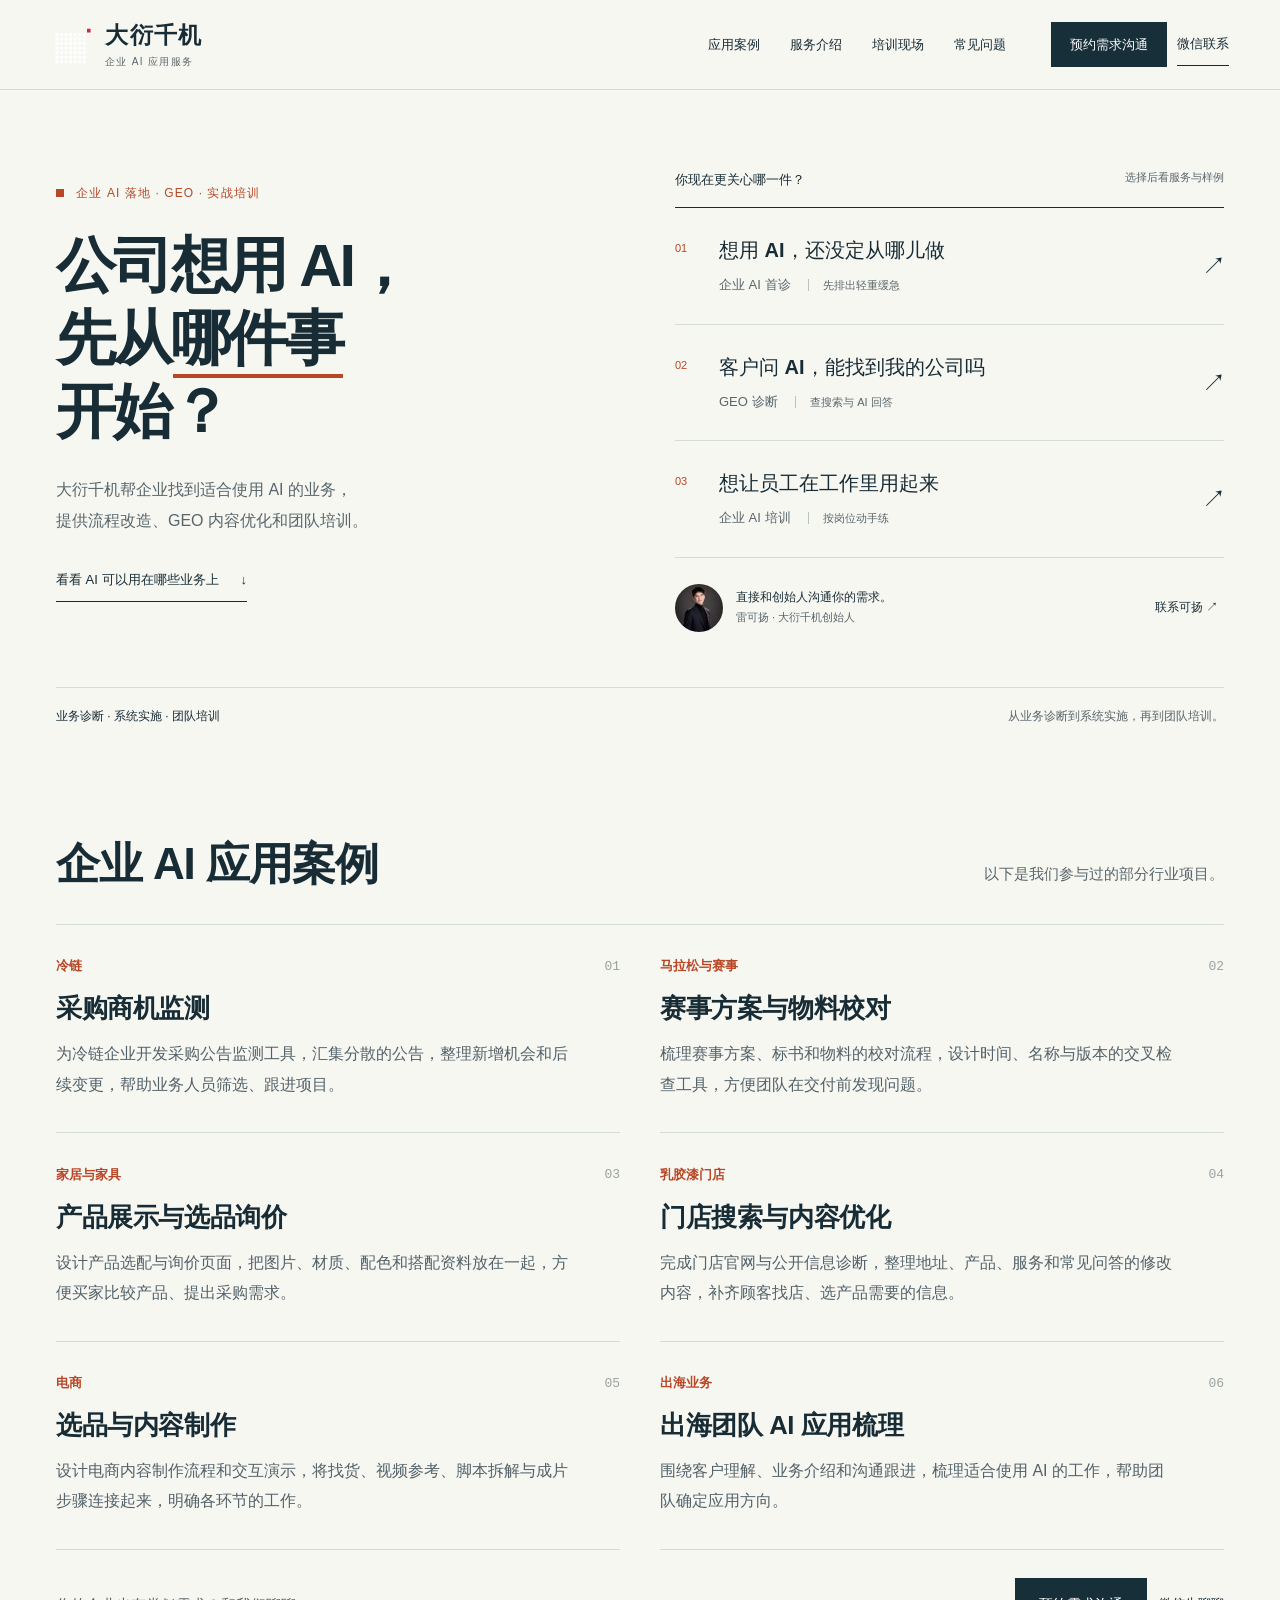
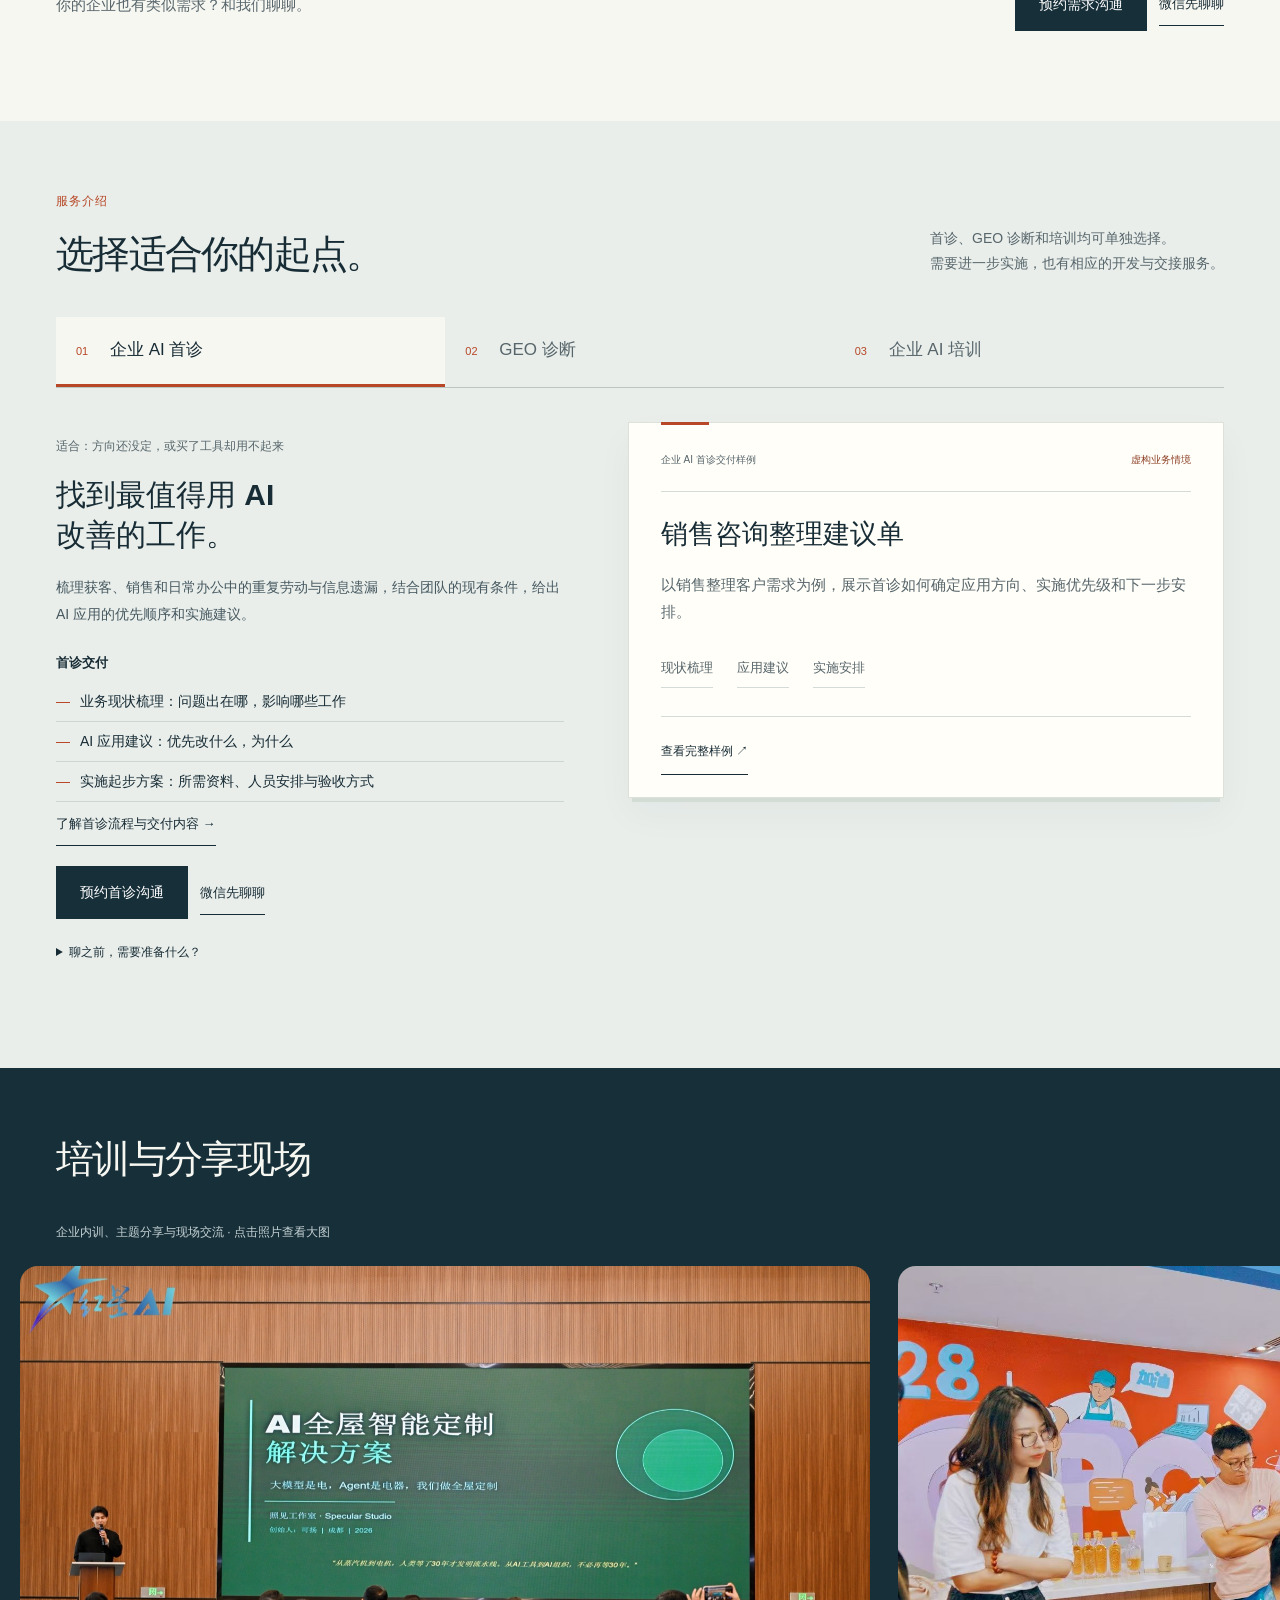
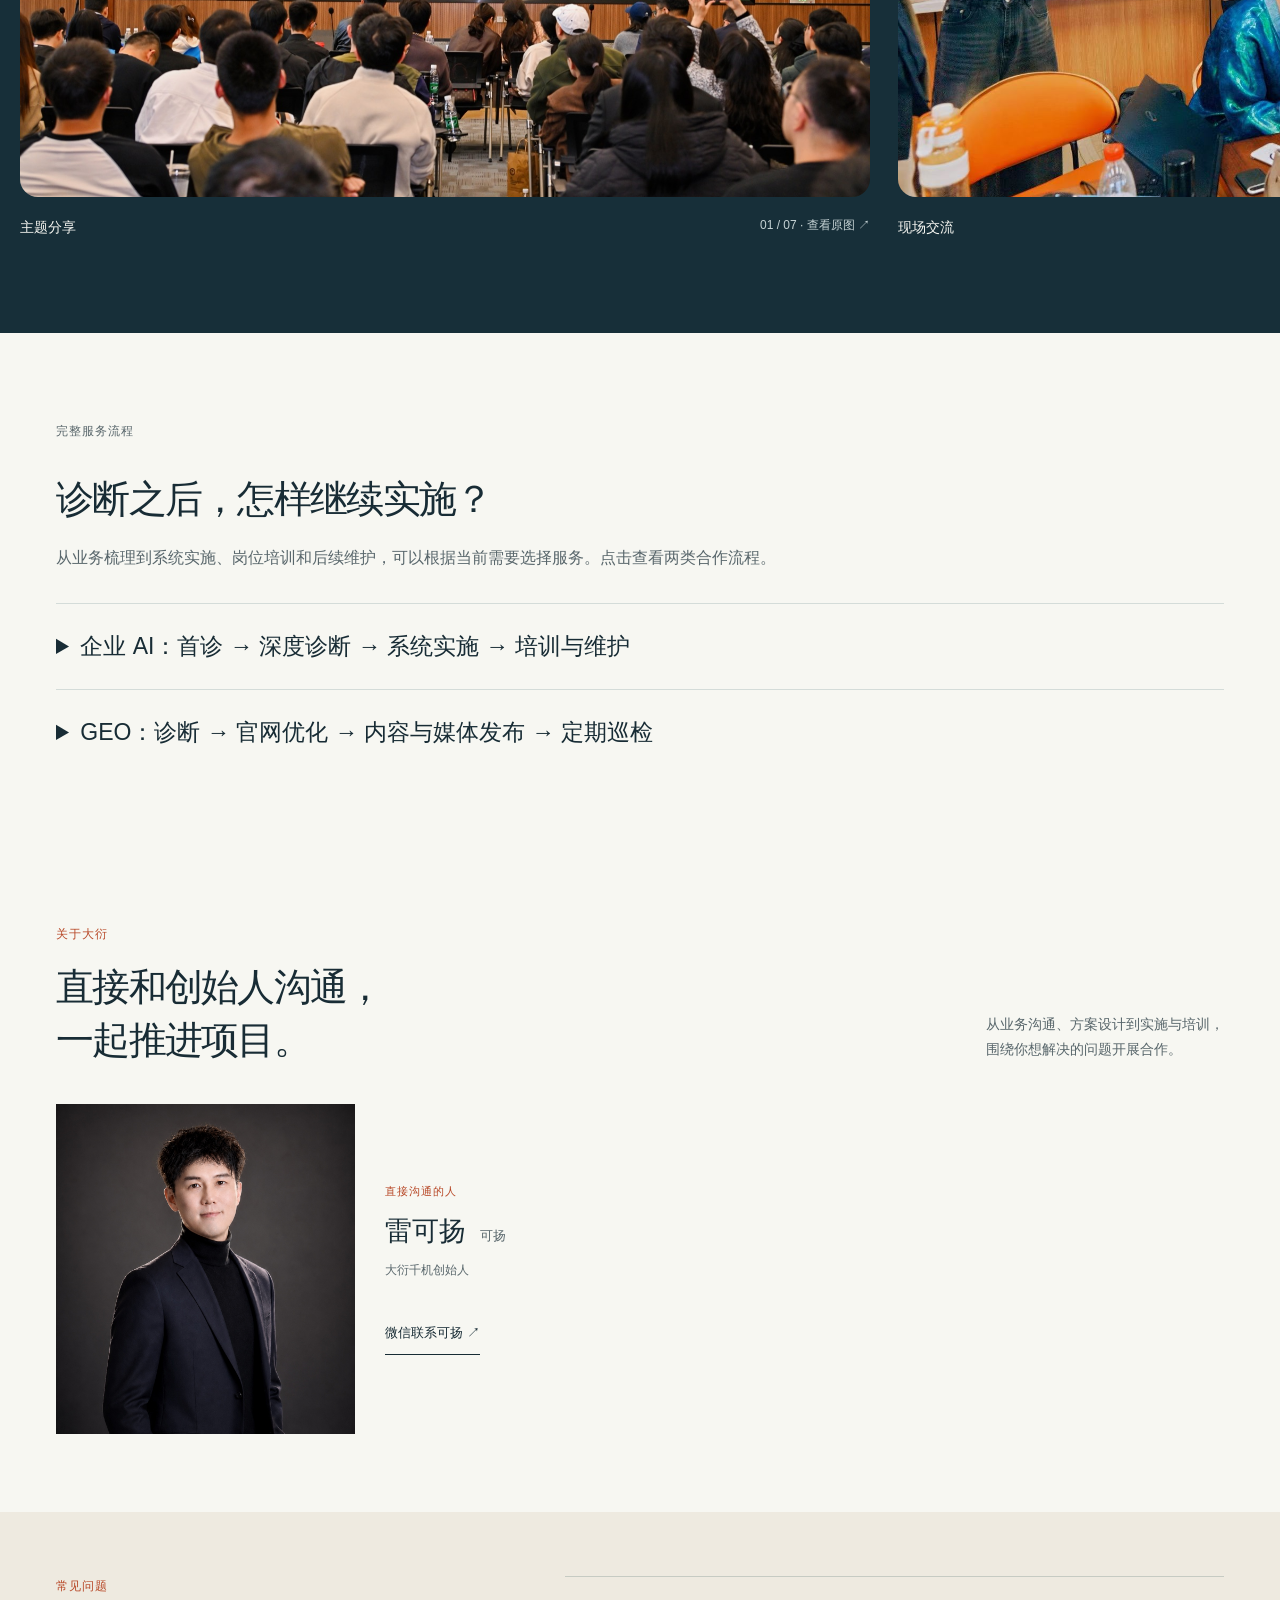
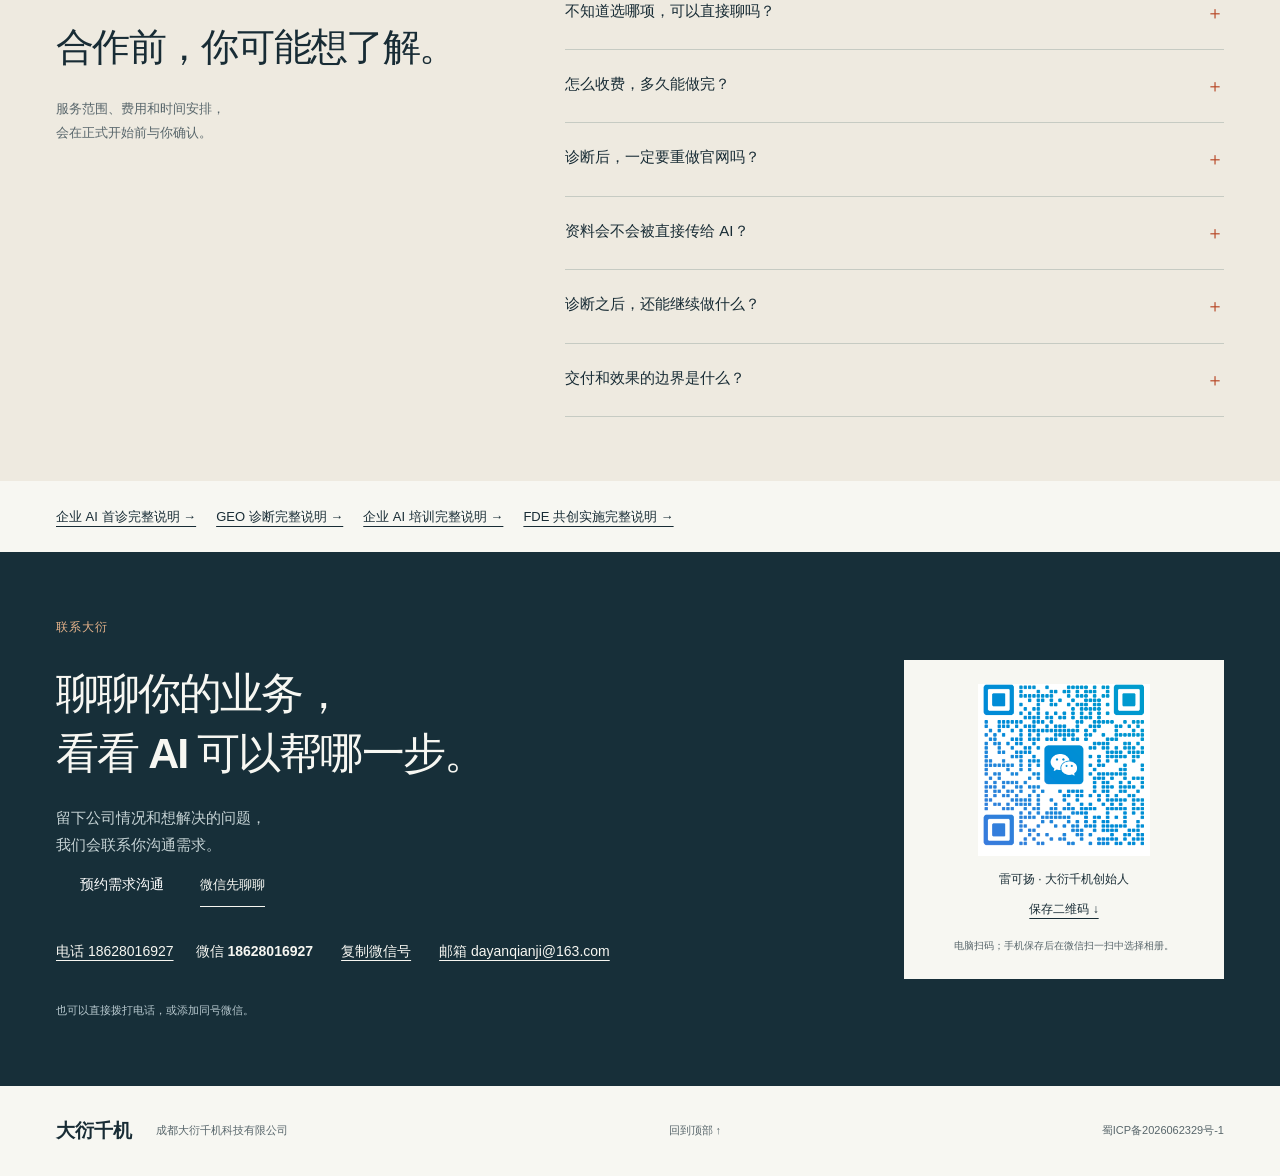
==== commit 8bd29f9a: "Add confirmed ICP registration to website footer" ====
--- a/index.html
+++ b/index.html
@@ -111,7 +111,7 @@
   <div class="qr-card"><img src="assets/verified-wechat-qr.png" alt="可扬微信二维码" width="192" height="192"><p>雷可扬 · 大衍千机创始人</p><a href="assets/verified-wechat-qr.png" download="可扬-微信二维码.png">保存二维码 ↓</a><small>电脑扫码；手机保存后在微信扫一扫中选择相册。</small></div>
 </div></section>
 </main>
-<footer class="wrap"><span class="footer-brand">大衍千机</span><span>成都大衍千机科技有限公司</span><a href="#top">回到顶部 ↑</a></footer>
+<footer class="wrap"><span class="footer-brand">大衍千机</span><span>成都大衍千机科技有限公司</span><a href="#top">回到顶部 ↑</a><a href="https://beian.miit.gov.cn/" target="_blank" rel="noopener">蜀ICP备2026062329号-1</a></footer>
 <noscript><div class="no-script">当前未启用 JavaScript：三项服务正文已展开，完整样张可通过普通链接阅读；页面底部二维码仍可保存和扫码。</div></noscript>
 
 <dialog id="sample-dialog" aria-labelledby="sample-title"><div class="dialog-bar"><span>大衍千机 / 交付样例</span><button data-close aria-label="关闭样例">×</button></div><div class="dialog-content"><p class="eyebrow">交付样例 · 虚构业务情境</p><h2 id="sample-title"></h2><div id="sample-content"></div><div class="dialog-actions"><button class="text-link" id="download-sample">保存文字样例 ↓</button><span class="contact-actions"><a class="button lead-cta" href="https://my.feishu.cn/share/base/shrcnSEuHCzFN039XWlW2ZPDxAg">预约需求沟通</a><button class="text-link contact-alternative" id="sample-contact" data-contact>微信先聊聊</button></span></div></div></dialog>
